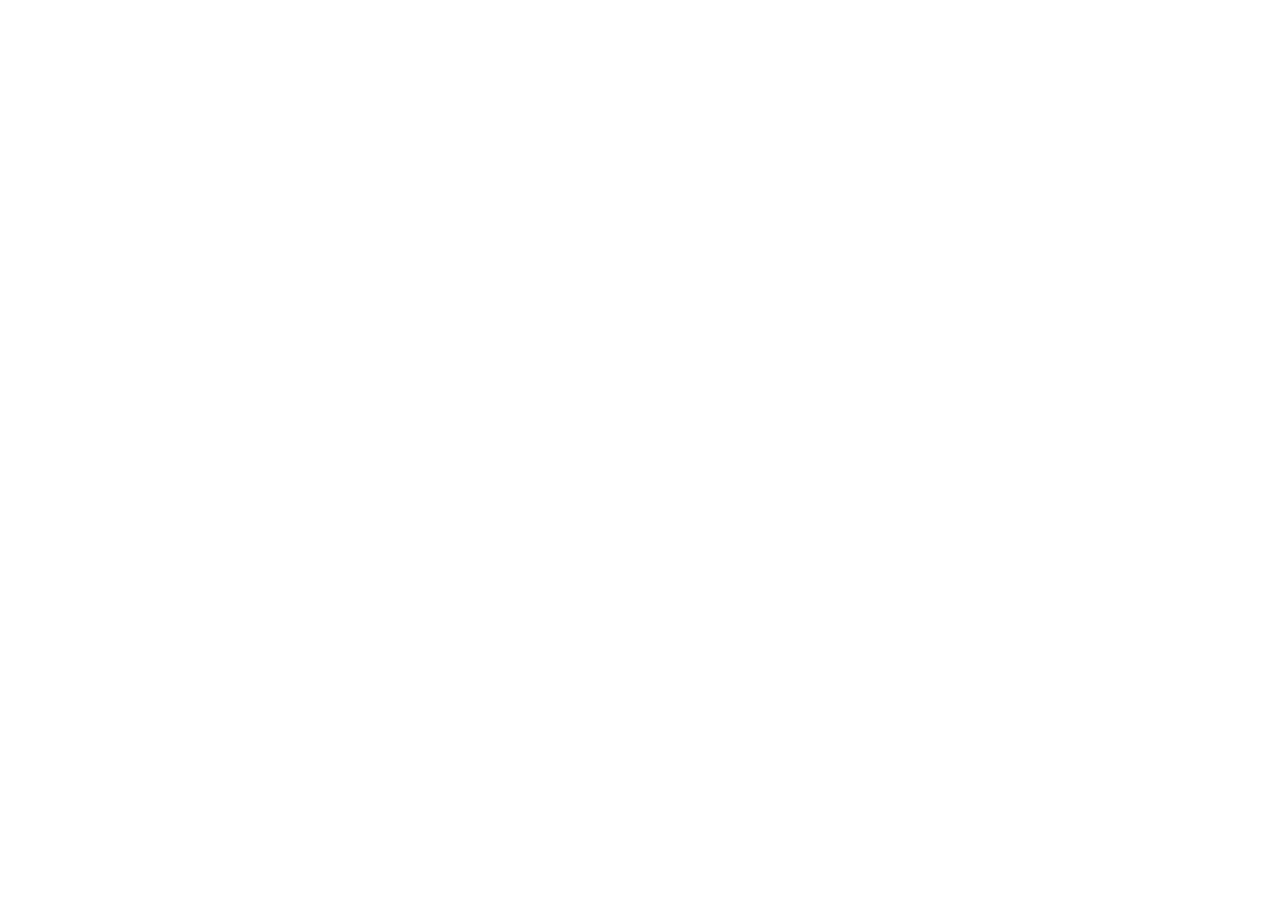
==== index.html @ 4991c2d9 "добавила основную структуру для работы" ====
<!DOCTYPE html>
<html lang="en">
<head>
    <meta charset="UTF-8">
    <meta name="viewport" content="width=device-width, initial-scale=1.0">
    <title>Главная</title>
</head>
<body>
    
</body>
</html>
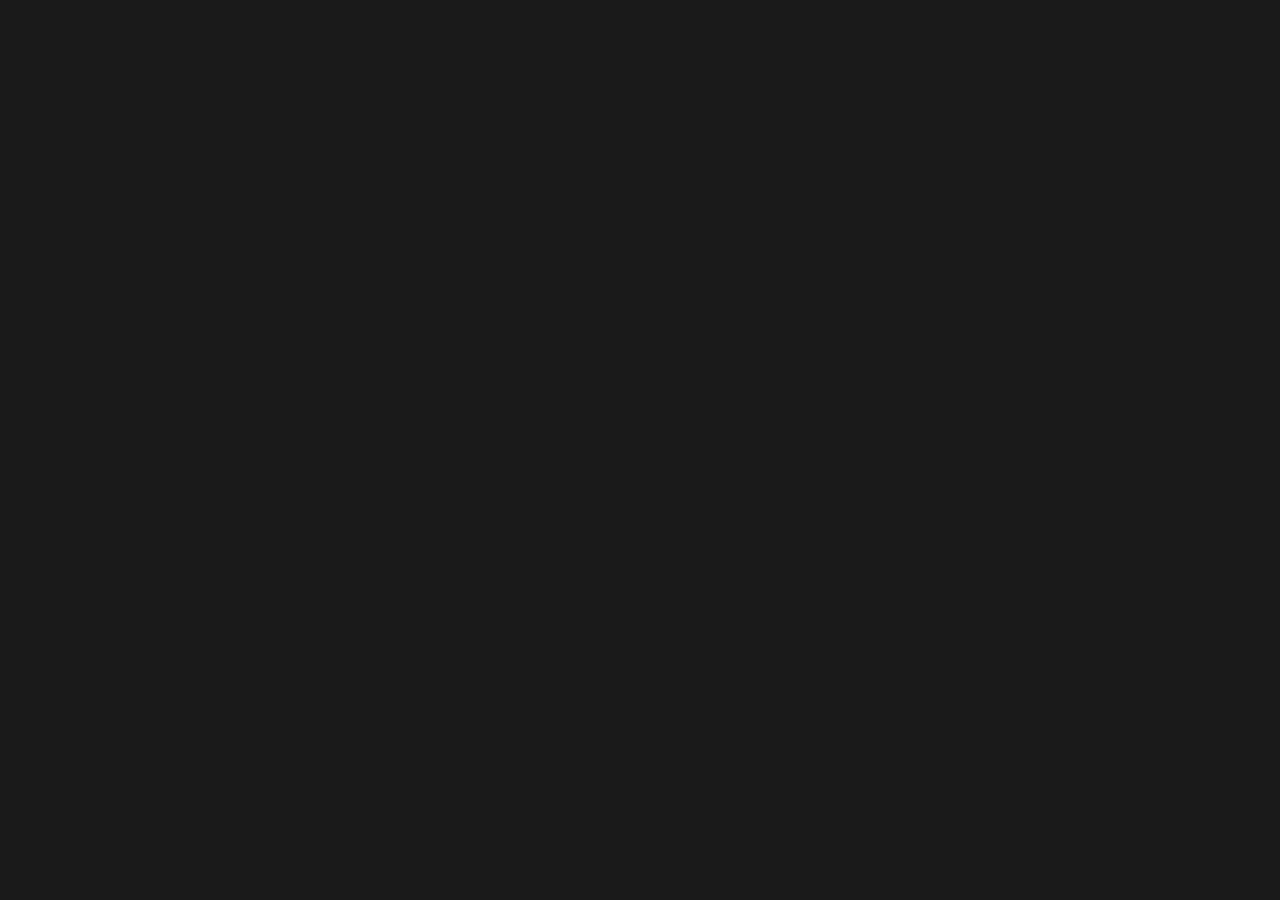
==== commit d26816e9: "обновила структуру, подключила стили, добавила шапку и подвал" ====
--- a/index.html
+++ b/index.html
@@ -1,11 +1,23 @@
 <!DOCTYPE html>
-<html lang="en">
-<head>
-    <meta charset="UTF-8">
-    <meta name="viewport" content="width=device-width, initial-scale=1.0">
-    <title>Главная</title>
-</head>
-<body>
-    
-</body>
-</html>+<html lang="ru" data-base="./">
+  <head>
+    <meta charset="UTF-8" />
+    <meta name="viewport" content="width=device-width, initial-scale=1.0" />
+    <title>Главная — ДЕПО</title>
+    <link rel="stylesheet" href="css/shared/reset.css" />
+    <link rel="stylesheet" href="css/shared/variables.css" />
+    <link rel="stylesheet" href="css/shared/fonts.css" />
+    <link rel="stylesheet" href="css/base.css" />
+    <link rel="stylesheet" href="css/components/header.css" />
+    <link rel="stylesheet" href="css/components/footer.css" />
+  </head>
+  <body class="page" data-page="home">
+    <div id="site-header"></div>
+
+    <main class="page__main"></main>
+
+    <div id="site-footer"></div>
+
+    <script type="module" src="js/layout.js"></script>
+  </body>
+</html>
--- a/css/shared/variables.css
+++ b/css/shared/variables.css
@@ -0,0 +1,22 @@
+:root {
+  --color-bg: #1a1a1a;
+  --color-text: #e0e0e0;
+  --color-text-muted: rgba(224, 224, 224, 0.5);
+  --color-accent: #e3d5b7;
+  --color-border: rgba(224, 224, 224, 0.2);
+  --color-icon: #e0e0e0;
+
+  --font-manrope: 'Manrope', system-ui, sans-serif;
+  --font-pt-sans: 'Manrope', system-ui, sans-serif;
+
+  --container-max: 1440px;
+  --gutter: 60px;
+  --gutter-tablet: 32px;
+  --gutter-mobile: 16px;
+
+  --header-height: 72px;
+  --transition: 0.3s ease;
+
+  --bp-tablet: 768px;
+  --bp-desktop: 1440px;
+}
--- a/css/shared/fonts.css
+++ b/css/shared/fonts.css
@@ -0,0 +1,49 @@
+@font-face {
+  font-family: 'Manrope';
+  font-style: normal;
+  font-weight: 400;
+  font-display: swap;
+  src:
+    url('../../assets/fonts/Manrope-Regular.woff2') format('woff2'),
+    url('../../assets/fonts/Manrope-Regular.woff') format('woff');
+}
+
+@font-face {
+  font-family: 'Manrope';
+  font-style: normal;
+  font-weight: 500;
+  font-display: swap;
+  src:
+    url('../../assets/fonts/Manrope-Medium.woff2') format('woff2'),
+    url('../../assets/fonts/Manrope-Medium.woff') format('woff');
+}
+
+@font-face {
+  font-family: 'Manrope';
+  font-style: normal;
+  font-weight: 600;
+  font-display: swap;
+  src:
+    url('../../assets/fonts/Manrope-SemiBold.woff2') format('woff2'),
+    url('../../assets/fonts/Manrope-SemiBold.woff') format('woff');
+}
+
+@font-face {
+  font-family: 'Manrope';
+  font-style: normal;
+  font-weight: 700;
+  font-display: swap;
+  src:
+    url('../../assets/fonts/Manrope-Bold.woff2') format('woff2'),
+    url('../../assets/fonts/Manrope-Bold.woff') format('woff');
+}
+
+@font-face {
+  font-family: 'Manrope';
+  font-style: normal;
+  font-weight: 800;
+  font-display: swap;
+  src:
+    url('../../assets/fonts/Manrope-ExtraBold.woff2') format('woff2'),
+    url('../../assets/fonts/Manrope-ExtraBold.woff') format('woff');
+}
--- a/css/base.css
+++ b/css/base.css
@@ -0,0 +1,41 @@
+body {
+  font-family: var(--font-manrope);
+  font-size: 18px;
+  font-weight: 400;
+  line-height: 1.35;
+  color: var(--color-text);
+  background-color: var(--color-bg);
+}
+
+.container {
+  width: 100%;
+  max-width: var(--container-max);
+  margin-inline: auto;
+  padding-inline: var(--gutter-mobile);
+}
+
+@media (min-width: 768px) {
+  .container {
+    padding-inline: var(--gutter-tablet);
+  }
+}
+
+@media (min-width: 1440px) {
+  .container {
+    padding-inline: var(--gutter);
+  }
+}
+
+.page {
+  display: flex;
+  flex-direction: column;
+  min-height: 100vh;
+}
+
+.page__main {
+  flex: 1 0 auto;
+}
+
+body.is-menu-locked {
+  overflow: hidden;
+}
--- a/css/components/header.css
+++ b/css/components/header.css
@@ -0,0 +1,252 @@
+.header {
+  position: sticky;
+  top: 0;
+  z-index: 100;
+  background-color: var(--color-bg);
+}
+
+.header__inner {
+  display: flex;
+  align-items: center;
+  justify-content: space-between;
+  gap: 16px;
+  min-height: var(--header-height);
+  padding-block: 16px;
+}
+
+.header__logo {
+  flex-shrink: 0;
+}
+
+.header__logo-link {
+  display: inline-flex;
+  flex-direction: column;
+  align-items: center;
+  gap: 2px;
+}
+
+.header__logo-letters {
+  display: flex;
+  align-items: flex-end;
+  height: 42px;
+}
+
+.header__logo-letter {
+  height: 40px;
+  width: auto;
+  flex-shrink: 0;
+}
+
+.header__logo-letter--p1 {
+  width: 19px;
+}
+
+.header__logo-letter--p2 {
+  width: 23px;
+}
+
+.header__logo-letter--d {
+  width: 14px;
+}
+
+.header__logo-letter--o {
+  width: 33px;
+  height: 42px;
+  transform: rotate(3.5deg);
+  transform-origin: center bottom;
+}
+
+.header__logo-tagline {
+  font-family: var(--font-pt-sans);
+  font-size: 7px;
+  line-height: 0.89;
+  letter-spacing: 0.74px;
+  text-transform: lowercase;
+  color: var(--color-text);
+}
+
+.header__nav-wrap {
+  display: none;
+  align-items: center;
+  gap: 24px;
+  margin-left: auto;
+}
+
+.header__menu-list {
+  display: flex;
+  align-items: center;
+  gap: 16px;
+}
+
+.header__menu-link {
+  font-size: 18px;
+  line-height: 1.1;
+  text-align: center;
+  white-space: nowrap;
+  text-decoration: underline;
+  text-decoration-color: transparent;
+  text-underline-offset: 4px;
+  transition:
+    color var(--transition),
+    text-decoration-color var(--transition);
+}
+
+.header__menu-link:hover,
+.header__menu-link:focus-visible {
+  text-decoration-color: currentColor;
+}
+
+.header__menu-link.is-active {
+  color: var(--color-accent);
+  text-decoration-color: currentColor;
+}
+
+.header__ticket {
+  display: flex;
+  align-items: center;
+  gap: 8px;
+  flex-shrink: 0;
+}
+
+.header__ticket--desktop {
+  display: none;
+}
+
+.header__ticket-icon {
+  width: 20px;
+  height: 20px;
+  flex-shrink: 0;
+  transform: rotate(-90deg);
+}
+
+.header__ticket-link {
+  font-size: 18px;
+  line-height: 1.1;
+  text-decoration: underline;
+  text-underline-offset: 4px;
+  white-space: nowrap;
+  transition: color var(--transition);
+}
+
+.header__ticket-link:hover,
+.header__ticket-link:focus-visible {
+  color: var(--color-accent);
+}
+
+.header__burger {
+  display: flex;
+  align-items: center;
+  justify-content: center;
+  width: 40px;
+  height: 40px;
+  flex-shrink: 0;
+}
+
+.header__burger-icon {
+  width: 24px;
+  height: 24px;
+}
+
+.header__burger-icon--close {
+  display: none;
+}
+
+.header.is-menu-open .header__burger-icon--open {
+  display: none;
+}
+
+.header.is-menu-open .header__burger-icon--close {
+  display: block;
+}
+
+.header__mobile-menu {
+  display: none;
+  position: fixed;
+  inset: var(--header-height) 0 0;
+  z-index: 99;
+  padding: 24px var(--gutter-mobile);
+  background-color: var(--color-bg);
+  overflow-y: auto;
+}
+
+.header.is-menu-open .header__mobile-menu {
+  display: flex;
+  flex-direction: column;
+  align-items: center;
+  justify-content: center;
+}
+
+.header__mobile-list {
+  display: flex;
+  flex-direction: column;
+  align-items: center;
+  gap: 28px;
+  width: 100%;
+  text-align: center;
+}
+
+.header__mobile-list li {
+  display: flex;
+  justify-content: center;
+  width: 100%;
+}
+
+.header__mobile-link {
+  font-size: 18px;
+  line-height: 1.1;
+  text-decoration: underline;
+  text-decoration-color: transparent;
+  text-underline-offset: 4px;
+  transition:
+    color var(--transition),
+    text-decoration-color var(--transition);
+}
+
+.header__mobile-link:hover,
+.header__mobile-link:focus-visible {
+  text-decoration-color: currentColor;
+}
+
+.header__mobile-link.is-active {
+  color: var(--color-accent);
+  text-decoration-color: currentColor;
+}
+
+.header__mobile-ticket {
+  display: inline-flex;
+  align-items: center;
+  justify-content: center;
+  gap: 8px;
+  margin-top: 4px;
+  font-size: 18px;
+  text-decoration: underline;
+  text-underline-offset: 4px;
+}
+
+@media (min-width: 768px) {
+  .header__nav-wrap {
+    display: flex;
+  }
+
+  .header__burger {
+    display: none;
+  }
+
+  .header__ticket--desktop {
+    display: flex;
+  }
+
+  .header__mobile-menu {
+    display: none !important;
+  }
+}
+
+@media (min-width: 1440px) {
+  .header__nav-wrap {
+    gap: 159px;
+  }
+
+  .header__menu-list {
+    gap: 28px;
+  }
+}
--- a/css/components/footer.css
+++ b/css/components/footer.css
@@ -0,0 +1,89 @@
+.footer {
+  margin-top: auto;
+  padding-block: 16px;
+  background-color: var(--color-bg);
+}
+
+.footer__line {
+  width: 100%;
+  height: 1px;
+  margin-bottom: 16px;
+}
+
+.footer__inner {
+  display: flex;
+  flex-direction: column;
+  align-items: center;
+  gap: 24px;
+}
+
+.footer__nav {
+  display: flex;
+  flex-wrap: wrap;
+  justify-content: center;
+  gap: 12px;
+}
+
+.footer__nav-link {
+  font-size: 18px;
+  line-height: 1.35;
+  letter-spacing: -0.36px;
+  color: var(--color-text);
+  opacity: 0.5;
+  white-space: nowrap;
+  transition: opacity var(--transition);
+}
+
+.footer__nav-link:hover,
+.footer__nav-link:focus-visible {
+  opacity: 1;
+}
+
+.footer__socials {
+  display: flex;
+  align-items: center;
+  gap: 16px;
+}
+
+.footer__social-link {
+  display: flex;
+  align-items: center;
+  justify-content: center;
+  width: 40px;
+  height: 40px;
+  transition: opacity var(--transition);
+}
+
+.footer__social-link:hover,
+.footer__social-link:focus-visible {
+  opacity: 0.8;
+}
+
+.footer__social-link--outline {
+  border: 0.87px solid var(--color-border);
+  border-radius: 50%;
+}
+
+.footer__social-icon {
+  width: 40px;
+  height: 40px;
+}
+
+.footer__social-icon--small {
+  width: 15px;
+  height: 15px;
+}
+
+@media (min-width: 768px) {
+  .footer__inner {
+    flex-direction: row;
+    justify-content: space-between;
+    align-items: center;
+    gap: 16px;
+  }
+
+  .footer__nav {
+    flex: 1;
+    justify-content: flex-start;
+  }
+}
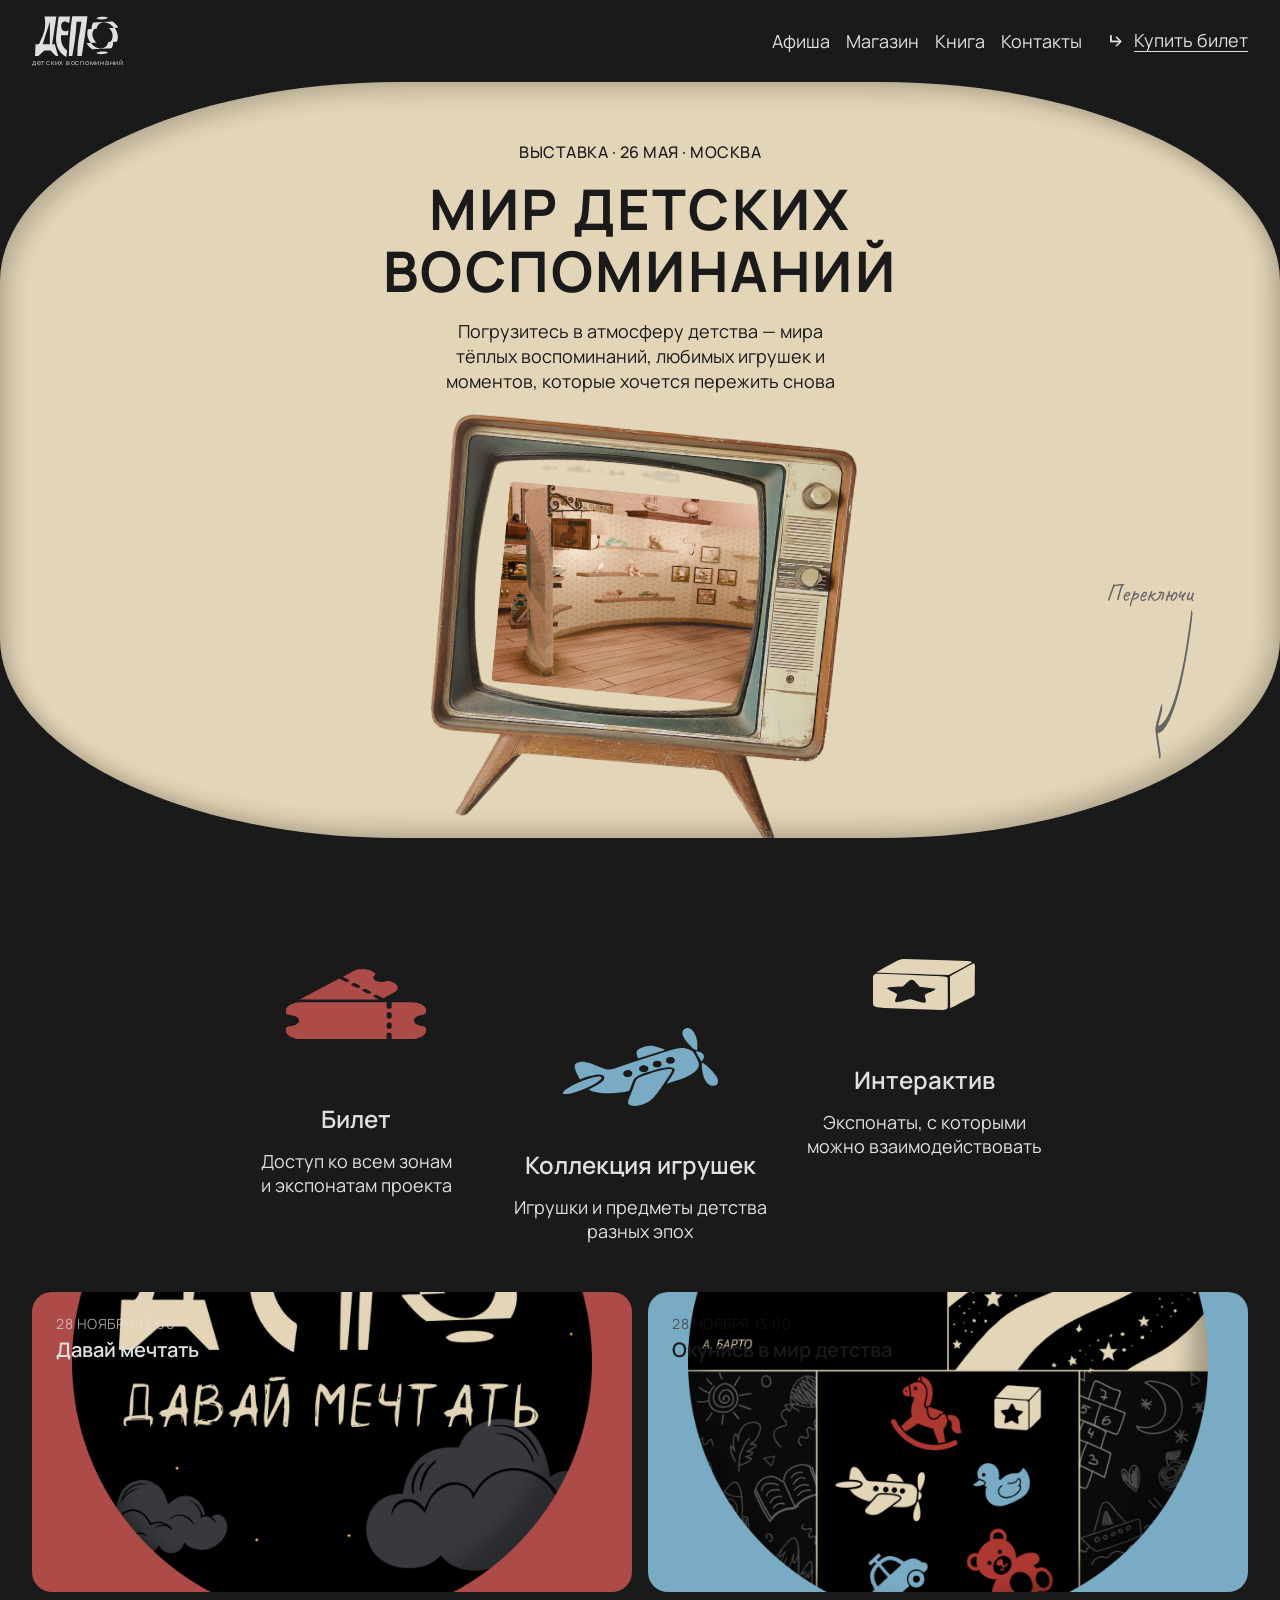
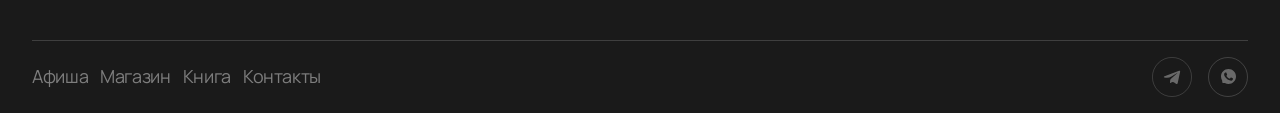
==== commit 644f089c: "сделала главную страницу и афишу" ====
--- a/index.html
+++ b/index.html
@@ -3,21 +3,191 @@
   <head>
     <meta charset="UTF-8" />
     <meta name="viewport" content="width=device-width, initial-scale=1.0" />
-    <title>Главная — ДЕПО</title>
+    <meta name="description" content="ДЕПО — выставка мира детских воспоминаний. 26 мая, Москва." />
+    <title>ДЕПО — Мир детских воспоминаний</title>
     <link rel="stylesheet" href="css/shared/reset.css" />
     <link rel="stylesheet" href="css/shared/variables.css" />
     <link rel="stylesheet" href="css/shared/fonts.css" />
     <link rel="stylesheet" href="css/base.css" />
     <link rel="stylesheet" href="css/components/header.css" />
     <link rel="stylesheet" href="css/components/footer.css" />
+    <link rel="stylesheet" href="css/pages/home.css" />
+    <link rel="preconnect" href="https://fonts.googleapis.com" crossorigin />
+    <link href="https://fonts.googleapis.com/css2?family=Caveat&display=swap" rel="stylesheet" />
   </head>
   <body class="page" data-page="home">
     <div id="site-header"></div>
 
-    <main class="page__main"></main>
+    <main class="page__main">
+
+      <!-- Hero -->
+      <section class="home-hero" aria-label="Главная">
+        <div class="home-hero__oval">
+          <div class="home-hero__text">
+            <p class="home-hero__caption">Выставка · 26 мая · Москва</p>
+            <h1 class="home-hero__title">Мир детских воспоминаний</h1>
+            <p class="home-hero__desc">
+              Погрузитесь в атмосферу детства — мира тёплых воспоминаний,
+              любимых игрушек и моментов, которые хочется пережить снова
+            </p>
+          </div>
+
+          <div class="home-hero__tv-area">
+            <button
+              class="home-hero__tv-widget"
+              type="button"
+              aria-label="Следующий слайд"
+            >
+              <div class="home-hero__screen">
+                <img
+                  class="home-hero__slide is-active"
+                  src="assets/images/home/slide-1.jpg"
+                  alt="Интерьер выставки"
+                />
+                <img
+                  class="home-hero__slide"
+                  src="assets/images/afisha/event-glass.jpg"
+                  alt="Интерьер выставки — За стеклом"
+                />
+                <img
+                  class="home-hero__slide"
+                  src="assets/images/afisha/event-childhood.jpg"
+                  alt="Интерьер выставки — Детство"
+                />
+              </div>
+              <img
+                class="home-hero__tv-frame"
+                src="assets/images/home/tv.png"
+                alt=""
+                aria-hidden="true"
+              />
+            </button>
+
+            <div class="home-hero__switch" aria-hidden="true">
+              <span class="home-hero__switch-label">Переключи</span>
+              <img
+                class="home-hero__switch-arrow"
+                src="assets/images/home/arrow.svg"
+                alt=""
+              />
+            </div>
+          </div>
+        </div>
+      </section>
+
+      <!-- Features -->
+      <section class="home-features" aria-label="Что вас ждёт">
+        <div class="container">
+          <div class="home-features__grid">
+            <div class="home-feature">
+              <img
+                class="home-feature__icon"
+                src="assets/images/home/icon-ticket.svg"
+                alt=""
+                width="140"
+                height="140"
+              />
+              <div class="home-feature__text">
+                <h3 class="home-feature__title">Билет</h3>
+                <p class="home-feature__desc">
+                  Доступ ко всем зонам<br />и экспонатам проекта
+                </p>
+              </div>
+            </div>
+
+            <div class="home-feature home-feature--center">
+              <img
+                class="home-feature__icon"
+                src="assets/images/home/icon-toys.svg"
+                alt=""
+                width="155"
+                height="106"
+              />
+              <div class="home-feature__text">
+                <h3 class="home-feature__title">Коллекция игрушек</h3>
+                <p class="home-feature__desc">
+                  Игрушки и предметы детства разных эпох
+                </p>
+              </div>
+            </div>
+
+            <div class="home-feature">
+              <img
+                class="home-feature__icon"
+                src="assets/images/home/icon-interactive.svg"
+                alt=""
+                width="102"
+                height="101"
+              />
+              <div class="home-feature__text">
+                <h3 class="home-feature__title">Интерактив</h3>
+                <p class="home-feature__desc">
+                  Экспонаты, с которыми можно взаимодействовать
+                </p>
+              </div>
+            </div>
+          </div>
+
+          <!-- decorative connecting lines (desktop only) -->
+          <img
+            class="home-features__line home-features__line--left"
+            src="assets/images/home/line-1.svg"
+            alt=""
+            aria-hidden="true"
+          />
+          <img
+            class="home-features__line home-features__line--right"
+            src="assets/images/home/line-2.svg"
+            alt=""
+            aria-hidden="true"
+          />
+        </div>
+      </section>
+
+      <!-- Afisha preview -->
+      <section class="home-afisha" aria-label="Ближайшие мероприятия">
+        <a
+          class="home-afisha__card home-afisha__card--red"
+          data-link="pages/afisha.html"
+          href="#"
+          aria-label="Давай мечтать, 28 ноября 13:00"
+        >
+          <div class="home-afisha__info">
+            <time class="home-afisha__date" datetime="2025-11-28T13:00">28 ноября 13:00</time>
+            <p class="home-afisha__name">Давай мечтать</p>
+          </div>
+          <img
+            class="home-afisha__decor"
+            src="assets/images/afisha/decor-red.png"
+            alt=""
+            aria-hidden="true"
+          />
+        </a>
+
+        <a
+          class="home-afisha__card home-afisha__card--blue"
+          data-link="pages/afisha.html"
+          href="#"
+          aria-label="Окунись в мир детства, 28 ноября 13:00"
+        >
+          <div class="home-afisha__info">
+            <time class="home-afisha__date" datetime="2025-11-28T13:00">28 ноября 13:00</time>
+            <p class="home-afisha__name">Окунись в мир детства</p>
+          </div>
+          <img
+            class="home-afisha__decor"
+            src="assets/images/afisha/decor-blue.png"
+            alt=""
+            aria-hidden="true"
+          />
+        </a>
+      </section>
+
+    </main>
 
     <div id="site-footer"></div>
 
     <script type="module" src="js/layout.js"></script>
+    <script src="js/pages/home.js" defer></script>
   </body>
 </html>
--- a/css/base.css
+++ b/css/base.css
@@ -39,3 +39,12 @@
 body.is-menu-locked {
   overflow: hidden;
 }
+
+.layout-error {
+  padding: 16px var(--gutter-mobile);
+  font-size: 14px;
+  line-height: 1.4;
+  color: var(--color-accent);
+  background: rgba(227, 213, 183, 0.08);
+  border-bottom: 1px solid var(--color-border);
+}
--- a/css/pages/home.css
+++ b/css/pages/home.css
@@ -0,0 +1,451 @@
+/* ─── Hero ─────────────────────────────────────────────── */
+
+.home-hero {
+  overflow: hidden;
+  padding-bottom: 48px;
+}
+
+.home-hero__oval {
+  position: relative;
+  display: flex;
+  flex-direction: column;
+  align-items: center;
+  margin-inline: auto;
+  max-width: 1320px;
+  padding: 40px 24px 0;
+  background: var(--color-accent);
+  border-radius: 200px / 100px;
+  box-shadow:
+    inset 10px 10px 20px rgba(0, 0, 0, 0.18),
+    inset -10px -10px 20px rgba(0, 0, 0, 0.18);
+  overflow: hidden;
+}
+
+.home-hero__text {
+  position: relative;
+  z-index: 1;
+  display: flex;
+  flex-direction: column;
+  align-items: center;
+  gap: 16px;
+  text-align: center;
+  color: #1a1a1a;
+  padding: 0 16px;
+  max-width: 720px;
+  width: 100%;
+}
+
+.home-hero__caption {
+  font-size: 14px;
+  font-weight: 500;
+  line-height: 1.25;
+  letter-spacing: 0.5px;
+  text-transform: uppercase;
+}
+
+.home-hero__title {
+  font-size: 36px;
+  font-weight: 700;
+  line-height: 1.11;
+  letter-spacing: 1.44px;
+  text-transform: uppercase;
+}
+
+.home-hero__desc {
+  font-size: 16px;
+  font-weight: 400;
+  line-height: 1.4;
+  max-width: 420px;
+}
+
+/* TV area */
+.home-hero__tv-area {
+  position: relative;
+  width: 100%;
+  display: flex;
+  justify-content: center;
+  padding-top: 24px;
+}
+
+.home-hero__tv-widget {
+  position: relative;
+  width: 280px;
+  flex-shrink: 0;
+  padding: 0;
+  transform: rotate(5.42deg);
+  cursor: pointer;
+  transition: opacity 0.2s ease;
+}
+
+.home-hero__tv-widget:hover {
+  opacity: 0.95;
+}
+
+.home-hero__screen {
+  position: absolute;
+  /* approximate screen area within TV PNG */
+  top: 18%;
+  left: 16%;
+  width: 65%;
+  height: 48%;
+  overflow: hidden;
+  border-radius: 4px;
+}
+
+.home-hero__slide {
+  position: absolute;
+  inset: 0;
+  width: 100%;
+  height: 100%;
+  object-fit: cover;
+  opacity: 0;
+  transition: opacity 0.5s ease;
+}
+
+.home-hero__slide.is-active {
+  opacity: 1;
+}
+
+.home-hero__tv-frame {
+  position: relative;
+  z-index: 1;
+  display: block;
+  width: 100%;
+  height: auto;
+  pointer-events: none;
+}
+
+/* "Переключи" label */
+.home-hero__switch {
+  position: absolute;
+  right: 4%;
+  top: 42%;
+  display: flex;
+  flex-direction: column;
+  align-items: flex-end;
+  gap: 4px;
+  transform: rotate(0.71deg);
+}
+
+.home-hero__switch-label {
+  font-family: 'Caveat', cursive;
+  font-size: 20px;
+  line-height: 1;
+  color: #656565;
+  white-space: nowrap;
+}
+
+.home-hero__switch-arrow {
+  width: 36px;
+  height: auto;
+}
+
+/* ─── Features ──────────────────────────────────────────── */
+
+.home-features {
+  position: relative;
+  padding-block: 48px;
+}
+
+.home-features__grid {
+  display: flex;
+  flex-direction: column;
+  align-items: center;
+  gap: 40px;
+}
+
+.home-feature {
+  display: flex;
+  flex-direction: column;
+  align-items: center;
+  gap: 32px;
+  max-width: 260px;
+  text-align: center;
+}
+
+.home-feature__icon {
+  display: block;
+  max-width: 155px;
+  height: auto;
+  object-fit: contain;
+}
+
+.home-feature__text {
+  display: flex;
+  flex-direction: column;
+  gap: 16px;
+}
+
+.home-feature__title {
+  font-size: 24px;
+  font-weight: 600;
+  line-height: 1.12;
+  color: var(--color-text);
+}
+
+.home-feature__desc {
+  font-size: 18px;
+  font-weight: 400;
+  line-height: 1.35;
+  color: var(--color-text);
+}
+
+/* connecting lines — desktop only */
+.home-features__line {
+  display: none;
+}
+
+/* ─── Afisha preview ────────────────────────────────────── */
+
+.home-afisha {
+  display: flex;
+  flex-direction: column;
+  gap: 16px;
+  padding-inline: var(--gutter-mobile);
+  padding-bottom: 32px;
+}
+
+.home-afisha__card {
+  position: relative;
+  display: block;
+  overflow: hidden;
+  border-radius: 20px;
+  min-height: 240px;
+  transition: opacity var(--transition);
+}
+
+.home-afisha__card:hover {
+  opacity: 0.92;
+}
+
+.home-afisha__card--red {
+  background-color: #ad4b49;
+}
+
+.home-afisha__card--blue {
+  background-color: #7aabc4;
+}
+
+.home-afisha__info {
+  position: relative;
+  z-index: 1;
+  display: flex;
+  flex-direction: column;
+  gap: 8px;
+  padding: 24px;
+}
+
+.home-afisha__date {
+  font-size: 14px;
+  font-weight: 400;
+  line-height: 1.12;
+  letter-spacing: 0.56px;
+  text-transform: uppercase;
+  color: rgba(224, 224, 224, 0.7);
+}
+
+.home-afisha__card--blue .home-afisha__date {
+  color: rgba(26, 26, 26, 0.6);
+}
+
+.home-afisha__name {
+  font-size: 20px;
+  font-weight: 600;
+  line-height: 1.12;
+  color: var(--color-text);
+}
+
+.home-afisha__card--blue .home-afisha__name {
+  color: #1a1a1a;
+}
+
+.home-afisha__decor {
+  position: absolute;
+  left: 50%;
+  bottom: -10%;
+  z-index: 0;
+  width: min(88%, 520px);
+  height: auto;
+  aspect-ratio: 1;
+  object-fit: contain;
+  pointer-events: none;
+  transform: translateX(-50%);
+}
+
+/* ─── Tablet 768px ──────────────────────────────────────── */
+
+@media (min-width: 768px) {
+  .home-hero__oval {
+    padding: 60px 40px 0;
+    border-radius: 400px / 200px;
+  }
+
+  .home-hero__title {
+    font-size: 56px;
+    letter-spacing: 2.24px;
+  }
+
+  .home-hero__caption {
+    font-size: 16px;
+  }
+
+  .home-hero__desc {
+    font-size: 18px;
+  }
+
+  .home-hero__tv-widget {
+    width: 420px;
+  }
+
+  .home-hero__switch-label {
+    font-size: 24px;
+  }
+
+  .home-features__grid {
+    flex-direction: row;
+    align-items: flex-start;
+    justify-content: center;
+    gap: 24px;
+  }
+
+  .home-feature {
+    flex: 1;
+    max-width: 260px;
+  }
+
+  .home-feature--center {
+    margin-top: 80px;
+  }
+
+  .home-afisha {
+    flex-direction: row;
+    padding-inline: var(--gutter-tablet);
+    align-items: flex-end;
+    gap: 16px;
+  }
+
+  .home-afisha__card {
+    flex: 1;
+    min-height: 300px;
+  }
+}
+
+/* ─── Desktop 1440px ────────────────────────────────────── */
+
+@media (min-width: 1440px) {
+  .home-hero {
+    padding-bottom: 80px;
+  }
+
+  .home-hero__oval {
+    padding: 80px 60px 0;
+    border-radius: 630px;
+    box-shadow:
+      inset 15px 15px 25px rgba(0, 0, 0, 0.25),
+      inset -15px -15px 25px rgba(0, 0, 0, 0.25);
+  }
+
+  .home-hero__title {
+    font-size: 94px;
+    letter-spacing: 3.76px;
+  }
+
+  .home-hero__caption {
+    font-size: 20px;
+  }
+
+  .home-hero__desc {
+    font-size: 20px;
+    max-width: 518px;
+  }
+
+  .home-hero__tv-widget {
+    width: 550px;
+  }
+
+  .home-hero__switch {
+    right: 8%;
+    top: 48%;
+  }
+
+  .home-hero__switch-label {
+    font-size: 28px;
+  }
+
+  .home-hero__switch-arrow {
+    width: 40px;
+  }
+
+  .home-features {
+    padding-block: 80px;
+  }
+
+  .home-features__grid {
+    justify-content: space-between;
+    align-items: flex-start;
+    gap: 0;
+  }
+
+  .home-feature {
+    max-width: 256px;
+  }
+
+  .home-feature--center {
+    margin-top: 120px;
+    align-self: flex-start;
+  }
+
+  .home-features__line {
+    display: block;
+    position: absolute;
+    pointer-events: none;
+  }
+
+  .home-features__line--left {
+    left: calc(8.33% + 60px);
+    top: 50%;
+    width: 353px;
+  }
+
+  .home-features__line--right {
+    left: calc(58.33%);
+    top: 52%;
+    width: 339px;
+  }
+
+  .home-afisha {
+    flex-direction: column;
+    align-items: center;
+    padding-inline: 0;
+    gap: 0;
+    padding-bottom: 0;
+  }
+
+  .home-afisha__card {
+    width: 1200px;
+    max-width: calc(100% - 120px);
+    min-height: 592px;
+    margin-inline: auto;
+  }
+
+  .home-afisha__card--blue {
+    width: 1320px;
+    max-width: 100%;
+    min-height: 700px;
+    margin-top: -60px;
+  }
+
+  .home-afisha__info {
+    padding: 32px;
+    gap: 8px;
+  }
+
+  .home-afisha__date {
+    font-size: 16px;
+    letter-spacing: 0.64px;
+  }
+
+  .home-afisha__name {
+    font-size: 24px;
+  }
+}
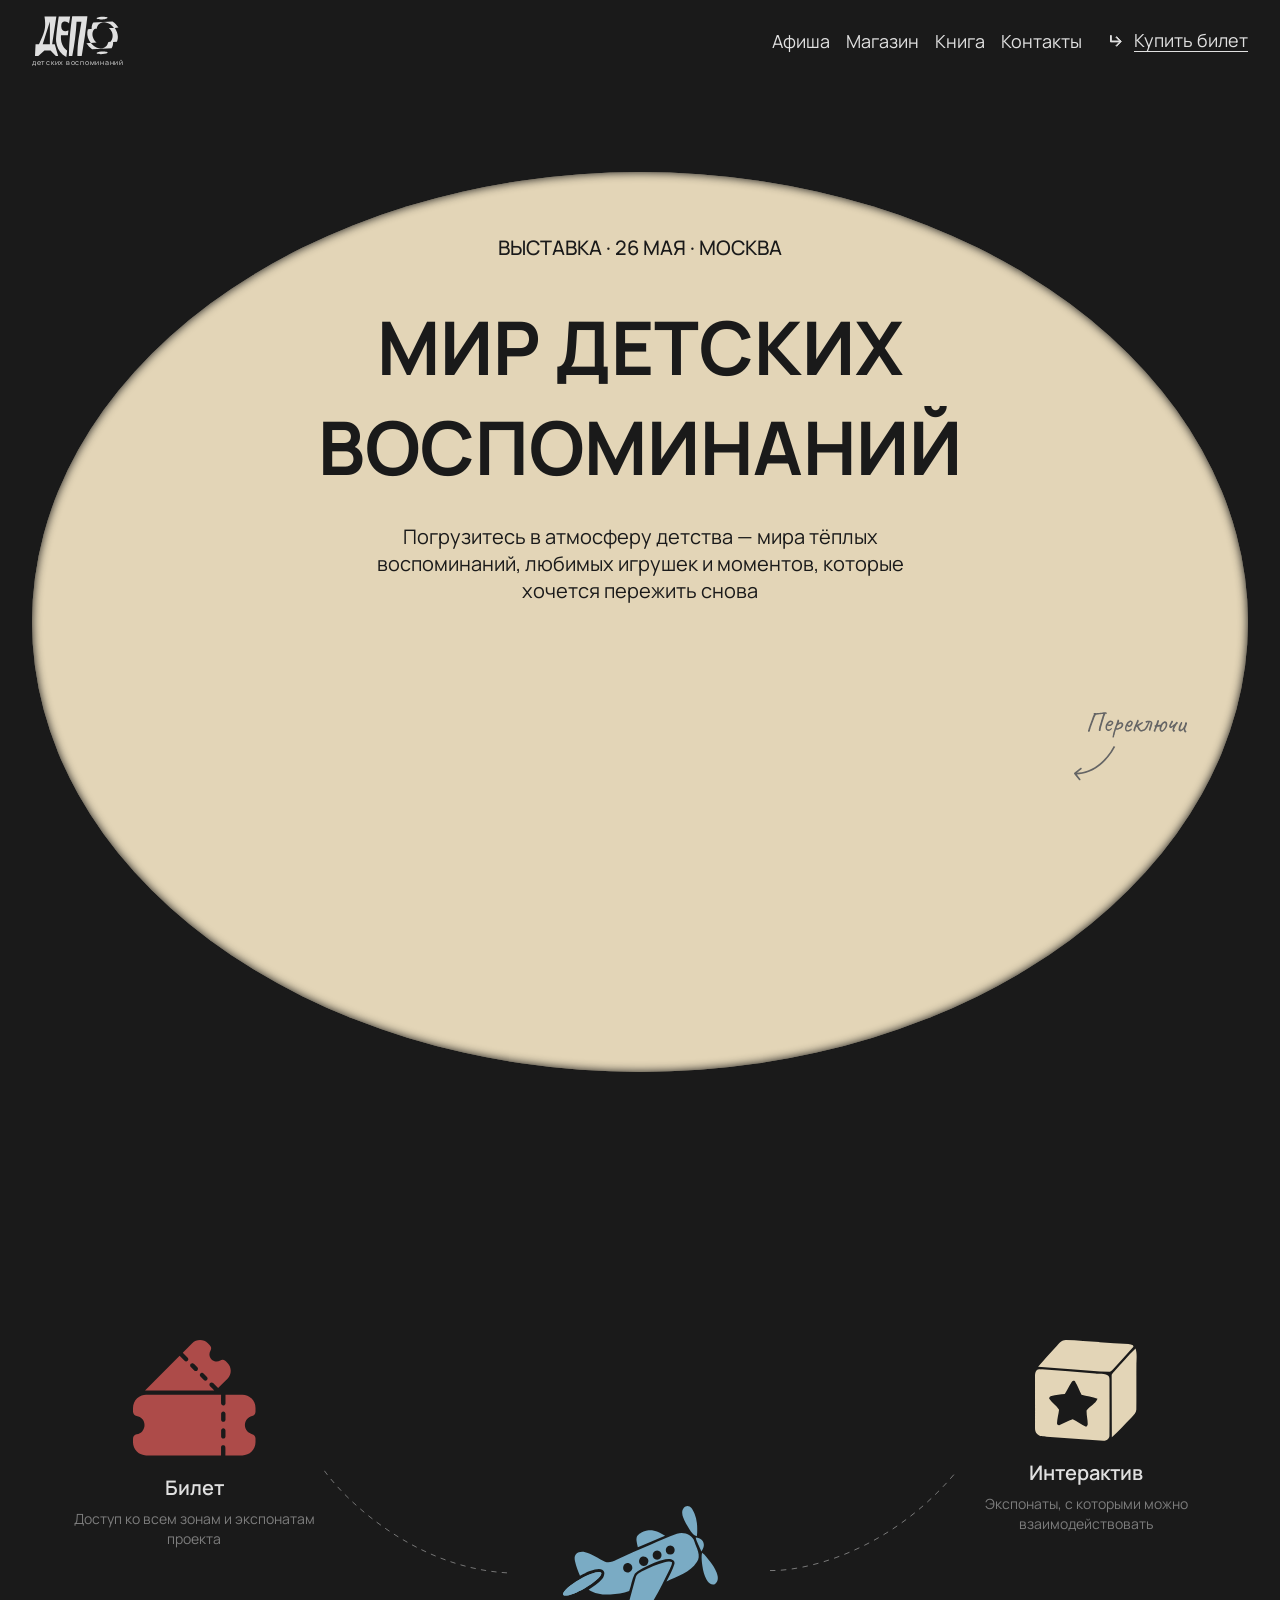
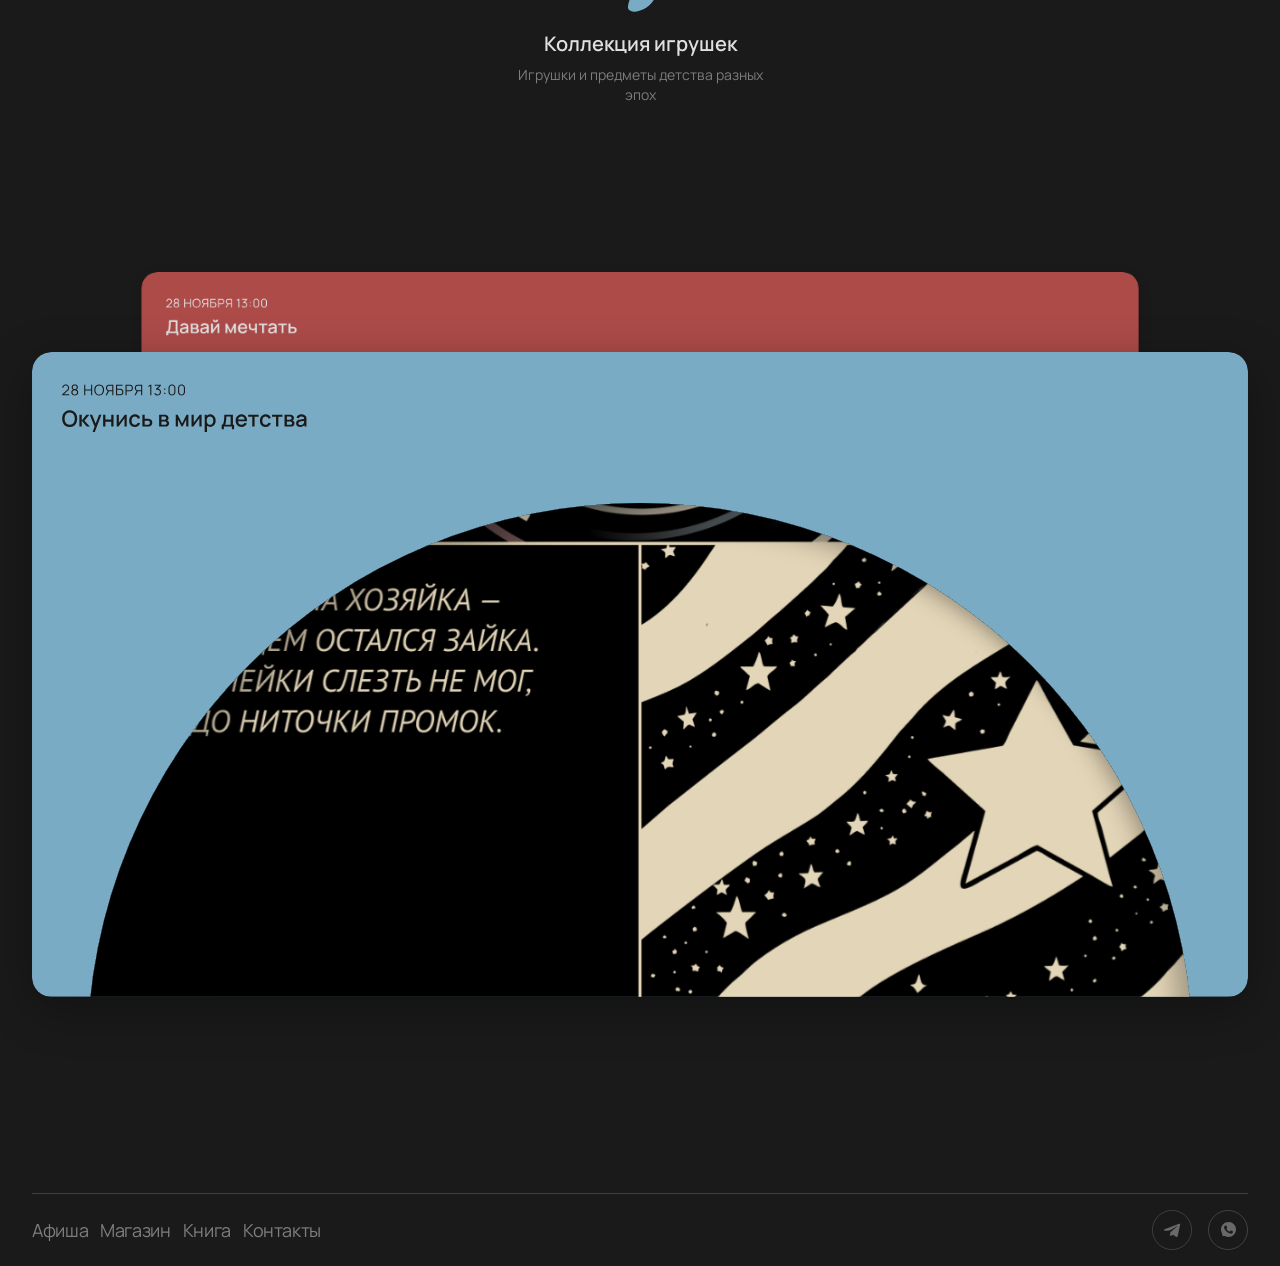
==== commit b02d5901: "вносила корректировки по страницам" ====
--- a/index.html
+++ b/index.html
@@ -1,193 +1,242 @@
 <!DOCTYPE html>
 <html lang="ru" data-base="./">
-  <head>
-    <meta charset="UTF-8" />
-    <meta name="viewport" content="width=device-width, initial-scale=1.0" />
-    <meta name="description" content="ДЕПО — выставка мира детских воспоминаний. 26 мая, Москва." />
+<head>
+    <meta charset="UTF-8"/>
+    <meta name="viewport" content="width=device-width, initial-scale=1.0"/>
+    <meta name="description" content="ДЕПО — выставка мира детских воспоминаний. 26 мая, Москва."/>
     <title>ДЕПО — Мир детских воспоминаний</title>
-    <link rel="stylesheet" href="css/shared/reset.css" />
-    <link rel="stylesheet" href="css/shared/variables.css" />
-    <link rel="stylesheet" href="css/shared/fonts.css" />
-    <link rel="stylesheet" href="css/base.css" />
-    <link rel="stylesheet" href="css/components/header.css" />
-    <link rel="stylesheet" href="css/components/footer.css" />
-    <link rel="stylesheet" href="css/pages/home.css" />
-    <link rel="preconnect" href="https://fonts.googleapis.com" crossorigin />
-    <link href="https://fonts.googleapis.com/css2?family=Caveat&display=swap" rel="stylesheet" />
-  </head>
-  <body class="page" data-page="home">
-    <div id="site-header"></div>
+    <link rel="stylesheet" href="css/shared/reset.css"/>
+    <link rel="stylesheet" href="css/shared/variables.css"/>
+    <link rel="stylesheet" href="css/shared/fonts.css"/>
+    <link rel="stylesheet" href="css/base.css"/>
+    <link rel="stylesheet" href="css/components/header.css"/>
+    <link rel="stylesheet" href="css/components/footer.css"/>
+    <link rel="stylesheet" href="css/pages/home.css"/>
+</head>
+<body class="page" data-page="home">
+<div id="site-header"></div>
 
-    <main class="page__main">
+<main class="page__main">
+    <section class="hero">
+        <div class="container">
+            <div class="hero__background">
+                <div class="hero__text">
+                    <span>выставка · 26 мая · Москва</span>
+                    <h1>Мир детских воспоминаний</h1>
+                    <p>Погрузитесь в атмосферу детства — мира тёплых воспоминаний, любимых игрушек и моментов, которые
+                        хочется пережить снова</p>
+                </div>
+                <div class="hero__tv">
+                    <div class="tv-frame">
+                        <img src="assets/images/home/tv.svg" alt="">
+                        <div class="tv-picture">
+                            <img src="assets/images/home/tv-slider/1.png" alt="">
+                        </div>
+                    </div>
+                    <div class="tv-switch">
+                        <img src="assets/images/home/switch.svg" alt="">
+                    </div>
+                    <div class="switch-mobile">
+                         <img src="assets/images/home/switch-mobile.svg" alt="">
+                    </div>
+                </div>
+            </div>
+        </div>
+    </section>
+    <section class="way container">
+        <div class="container">
+            <div class="way__content">
+                <div class="way__item">
+                    <div class="way__svg">
+                        <svg width="123" height="116" viewBox="0 0 123 116" fill="none"
+                             xmlns="http://www.w3.org/2000/svg">
+                            <path d="M119.088 75.9538C120.075 75.7316 120.954 75.1742 121.576 74.3765C122.199 73.5788 122.525 72.5902 122.5 71.5788V67.9038C122.5 64.4229 121.118 61.0845 118.656 58.6231C116.195 56.1617 112.856 54.7788 109.375 54.7788H92.4878V62.9382C92.5266 63.2255 92.5084 63.5176 92.4343 63.7978C92.3602 64.0781 92.2316 64.341 92.0559 64.5715C91.8802 64.8021 91.6608 64.9958 91.4103 65.1415C91.1597 65.2873 90.8829 65.3822 90.5956 65.421C90.0155 65.4994 89.428 65.344 88.9623 64.9891C88.4967 64.6343 88.1911 64.109 88.1128 63.5288C87.9597 63.1132 88.1128 54.7788 88.1128 54.7788H13.9128C12.1241 54.6713 10.3324 54.9312 8.64794 55.5425C6.96351 56.1538 5.42209 57.1035 4.11865 58.3332C2.81522 59.5628 1.77739 61.0463 1.06911 62.6923C0.360825 64.3383 -0.00290934 66.1119 0.0003192 67.9038V71.5351C-0.012382 72.587 0.354334 73.6082 1.03328 74.4117C1.71224 75.2152 2.65796 75.7471 3.69719 75.9101C5.88138 76.2645 7.86819 77.3846 9.30207 79.0699C10.736 80.7552 11.5233 82.8958 11.5233 85.1085C11.5233 87.3213 10.736 89.4619 9.30207 91.1472C7.86819 92.8325 5.88138 93.9526 3.69719 94.307C2.65796 94.4699 1.71224 95.0019 1.03328 95.8054C0.354334 96.6089 -0.012382 97.6301 0.0003192 98.682V102.291C0.0003192 105.772 1.38313 109.111 3.84454 111.572C6.30596 114.034 9.64435 115.416 13.1253 115.416H88.1128C88.1128 115.416 87.9816 107.038 88.1128 106.666C88.2567 106.229 88.535 105.848 88.9082 105.577C89.2813 105.307 89.7303 105.162 90.1909 105.162C90.6516 105.162 91.1006 105.307 91.4737 105.577C91.8469 105.848 92.1252 106.229 92.2691 106.666C92.5535 107.323 92.3784 115.416 92.3784 115.416H109.375C112.856 115.416 116.195 114.034 118.656 111.572C121.118 109.111 122.5 105.772 122.5 102.291V98.3757C122.495 97.3868 122.155 96.4289 121.535 95.6582C120.915 94.8875 120.053 94.3495 119.088 94.132C117.042 93.6472 115.219 92.4862 113.914 90.8367C112.61 89.1872 111.9 87.1458 111.9 85.0429C111.9 82.94 112.61 80.8986 113.914 79.2492C115.219 77.5997 117.042 76.4386 119.088 75.9538ZM92.4878 96.3851C92.4878 96.9653 92.2574 97.5217 91.8471 97.9319C91.4369 98.3421 90.8805 98.5726 90.3003 98.5726C89.7202 98.5726 89.1638 98.3421 88.7535 97.9319C88.3433 97.5217 88.1128 96.9653 88.1128 96.3851V90.4789C88.1128 89.8987 88.3433 89.3423 88.7535 88.9321C89.1638 88.5218 89.7202 88.2914 90.3003 88.2914C90.8805 88.2914 91.4369 88.5218 91.8471 88.9321C92.2574 89.3423 92.4878 89.8987 92.4878 90.4789V96.3851ZM92.4878 79.6507C92.4878 80.2309 92.2574 80.7873 91.8471 81.1975C91.4369 81.6078 90.8805 81.8382 90.3003 81.8382C89.7202 81.8382 89.1638 81.6078 88.7535 81.1975C88.3433 80.7873 88.1128 80.2309 88.1128 79.6507V73.7007C88.1128 73.1206 88.3433 72.5642 88.7535 72.1539C89.1638 71.7437 89.7202 71.5132 90.3003 71.5132C90.8805 71.5132 91.4369 71.7437 91.8471 72.1539C92.2574 72.5642 92.4878 73.1206 92.4878 73.7007V79.6507ZM81.2878 50.4038C80.2378 49.332 78.116 47.232 77.0659 46.182C76.654 45.773 76.4215 45.2171 76.4194 44.6366C76.4174 44.0561 76.646 43.4986 77.055 43.0867C77.464 42.6747 78.0199 42.4422 78.6004 42.4401C79.1809 42.4381 79.7384 42.6667 80.1503 43.0757L85.116 48.0413L94.5222 38.6351C96.5887 36.557 97.7487 33.7455 97.7487 30.8148C97.7487 27.8841 96.5887 25.0725 94.5222 22.9945L92.5753 21.0257C91.8758 20.3652 90.9781 19.9537 90.0212 19.8548C89.0642 19.7559 88.1013 19.9753 87.2816 20.4788C85.9149 21.2986 84.3135 21.6385 82.7316 21.4446C81.1497 21.2506 79.6779 20.5339 78.5497 19.4083C77.4216 18.2826 76.7016 16.8124 76.5041 15.2309C76.3066 13.6495 76.643 12.0474 77.4597 10.6788C78.0049 9.82594 78.2376 8.81036 78.1179 7.80517C77.9982 6.79998 77.5337 5.86739 76.8035 5.16634L74.8566 3.21946C72.772 1.1569 69.9579 0 67.0253 0C64.0928 0 61.2787 1.1569 59.1941 3.21946L49.766 12.6257L54.6878 17.6788C55.0968 18.0908 55.3255 18.6483 55.3234 19.2288C55.3214 19.8092 55.0888 20.3651 54.6769 20.7742C54.265 21.1832 53.7075 21.4118 53.127 21.4097C52.5465 21.4077 51.9906 21.1751 51.5816 20.7632L46.616 15.7976L12.0097 50.4476L81.2878 50.4038ZM67.441 33.4726C67.6443 33.2676 67.8862 33.1048 68.1528 32.9938C68.4194 32.8827 68.7053 32.8255 68.9941 32.8255C69.2829 32.8255 69.5688 32.8827 69.8353 32.9938C70.1019 33.1048 70.3438 33.2676 70.5472 33.4726L73.9597 36.907C74.3671 37.3168 74.5958 37.8713 74.5958 38.4492C74.5958 39.0271 74.3671 39.5815 73.9597 39.9913C73.5499 40.3988 72.9954 40.6275 72.4175 40.6275C71.8396 40.6275 71.2852 40.3988 70.8753 39.9913L67.441 36.557C67.0335 36.1471 66.8048 35.5927 66.8048 35.0148C66.8048 34.4369 67.0335 33.8824 67.441 33.4726ZM57.8378 23.8695C58.0412 23.6644 58.2831 23.5017 58.5497 23.3906C58.8163 23.2796 59.1022 23.2224 59.391 23.2224C59.6797 23.2224 59.9656 23.2796 60.2322 23.3906C60.4988 23.5017 60.7407 23.6644 60.9441 23.8695L64.3566 27.282C64.7685 27.6939 64.9999 28.2526 64.9999 28.8351C64.9999 29.4176 64.7685 29.9763 64.3566 30.3882C63.9447 30.8001 63.386 31.0315 62.8035 31.0315C62.2209 31.0315 61.6622 30.8001 61.2503 30.3882L57.8378 27.0413C57.6227 26.837 57.4514 26.591 57.3344 26.3184C57.2173 26.0457 57.157 25.7521 57.157 25.4554C57.157 25.1587 57.2173 24.8651 57.3344 24.5924C57.4514 24.3198 57.6227 24.0738 57.8378 23.8695Z"
+                                  fill="#AD4B49"/>
+                        </svg>
+                        <div class="way__text">
+                            <div class="way__title">
+                                Билет
+                            </div>
+                            <div class="way__description">
+                                Доступ ко всем зонам и экспонатам проекта
+                            </div>
+                        </div>
+                    </div>
+                </div>
+                <div class="way__item">
+                    <svg width="354" height="196" viewBox="0 0 354 196" fill="none" xmlns="http://www.w3.org/2000/svg">
+                        <path d="M0.691406 0.501953C45.4436 62.1422 178.701 187.352 353.715 195.07" stroke="#818181"
+                              stroke-width="1.71102" stroke-dasharray="10 10"/>
+                    </svg>
+                </div>
+                <div class="way__item">
+                    <div class="way__svg">
+                        <svg width="155" height="106" viewBox="0 0 155 106" fill="none"
+                             xmlns="http://www.w3.org/2000/svg">
+                            <path d="M131.573 7.68851C131.078 6.47027 130.504 5.28183 129.841 4.14182C129.025 2.73358 128.03 1.35515 126.604 0.572797C122.904 -1.46506 119.536 2.32378 119.223 5.82576C119.048 7.7891 119.536 9.75245 120.203 11.6078C121.682 15.7356 124.022 19.4947 126.399 23.1829C127.352 24.662 128.325 26.1484 129.528 27.4337C130.791 28.7824 132.211 29.5982 133.853 30.3694C134.252 28.2533 134.2 25.9137 134.226 23.7604C134.248 21.4692 134.155 19.1705 133.88 16.8943C133.5 13.7462 132.766 10.6242 131.573 7.69224V7.68851Z"
+                                  fill="#7AABC4"/>
+                            <path d="M85.6235 24.2475C83.8725 24.3891 82.1513 24.8175 80.5717 25.5999C77.9192 26.915 74.3799 28.5505 73.5864 31.706C73.307 32.8199 73.4337 33.9897 73.5976 35.126C73.8956 37.19 74.3166 39.239 74.8568 41.2508C83.9917 37.5476 93.0745 33.7103 102.098 29.7427C98.6405 27.5819 95.0155 25.5664 91.0404 24.6648C89.2857 24.2662 87.4378 24.1022 85.6235 24.2475Z"
+                                  fill="#7AABC4"/>
+                            <path d="M131.492 35.7086C129.379 28.5221 120.568 25.5939 113.918 27.8702C104.854 30.8953 96.252 35.1014 87.4524 38.8083C76.0598 43.5807 64.7342 48.5207 53.5204 53.7364C49.9887 55.3011 45.9167 57.4582 42.0421 55.6364C35.2952 52.7379 29.4238 47.8501 22.1442 46.1885C19.011 45.5216 15.2147 45.7638 12.89 48.2301C11.0757 50.2121 11.6047 53.1254 12.0667 55.5097C13.2179 60.3976 14.9502 65.1402 16.9844 69.7337C18.9067 68.6757 20.7881 67.7294 22.5987 66.8949C22.6509 66.8725 22.6956 66.8502 22.7514 66.8278C24.074 66.1684 25.4375 65.5872 26.8234 65.1104C30.4782 63.717 33.6262 62.9458 35.8727 62.9458C38.8084 62.9458 40.1608 64.2312 40.7829 65.3078C41.5168 66.5782 41.487 67.9865 40.9282 69.4543C40.7084 70.6353 40.1198 71.7604 39.3151 72.6396C35.4554 77.1177 30.4036 80.2955 25.5977 83.641C31.9684 87.9142 39.8292 88.8381 47.3175 88.5066C53.6583 88.134 60.3456 87.605 66.1872 85.094C68.3889 79.4126 68.836 73.0941 71.7792 67.7071C74.9198 64.4174 79.1706 62.4578 83.1867 60.4609C90.3583 57.4582 97.4852 53.6582 105.383 53.1068C108.136 52.7454 112.108 54.2654 111.497 57.6631C109.764 63.9517 106.344 69.6331 103.468 75.4487C114.31 70.4937 127.058 66.7086 133.835 56.117C138.563 49.7091 133.489 42.1575 131.488 35.7124L131.492 35.7086ZM67.9605 65.0098C67.2191 65.9002 66.0978 66.5 64.5889 66.5C60.9379 66.5 59.5446 63.0129 60.3903 60.3343C60.6809 59.3395 61.2844 58.4454 62.2307 57.868C65.036 55.6438 69.5848 58.3299 69.3129 61.8096C69.365 63.0464 68.8137 64.1753 67.9605 65.0098ZM84.9116 56.9217C84.349 59.1123 82.3633 60.0809 80.4223 59.9207C79.707 59.8835 79.0849 59.7121 78.5559 59.4364C78.5484 59.4364 78.541 59.429 78.5372 59.4252C78.0306 59.157 77.6059 58.7956 77.2668 58.3672C77.1588 58.248 77.047 58.1325 76.9539 57.9946C75.1694 55.696 76.2051 51.896 78.8688 50.7783C82.4937 49.2509 87.0016 53.2074 84.9153 56.9217H84.9116ZM94.1285 53.6693C88.2012 53.6693 88.2124 44.471 94.1285 44.471C100.045 44.471 100.045 53.6693 94.1285 53.6693ZM107.257 48.5989C101.33 48.5989 101.341 39.4006 107.257 39.4006C113.173 39.4006 113.173 48.5989 107.257 48.5989Z"
+                                  fill="#7AABC4"/>
+                            <path d="M138.18 45.5533C139.566 43.929 140.598 41.947 140.822 39.8235C141.045 37.6999 140.393 35.4385 138.854 33.9558C137.394 32.5513 134.73 31.482 132.715 31.5267C132.95 33.803 134.388 36.3923 135.233 38.5344C135.531 39.287 138.493 45.1807 138.173 45.5533H138.18Z"
+                                  fill="#7AABC4"/>
+                            <path d="M144.568 75.1536C145.235 76.0664 146.018 76.886 146.968 77.4858C148.484 78.4433 150.511 78.7562 152.079 77.8844C153.137 77.2995 153.878 76.2452 154.307 75.1126C155.38 72.2775 154.631 69.0773 153.495 66.2683C151.956 62.472 149.739 58.9961 147.228 55.7735C144.941 52.8341 142.143 48.7845 139.047 46.7168C138.082 50.8186 138.935 56.4367 139.479 60.6018C140.064 65.0761 141.245 69.5095 143.484 73.4548C143.812 74.036 144.17 74.6097 144.568 75.1499V75.1536Z"
+                                  fill="#7AABC4"/>
+                            <path d="M109.039 56.1941C106.684 55.0206 104.069 55.7061 101.64 56.1718C93.9281 58.0606 86.7043 61.5067 79.6594 65.0869C76.8988 66.6442 73.4825 68.2015 72.6852 71.6028C70.5058 78.9309 68.8256 86.4043 66.594 93.7212C65.8266 96.4408 64.776 99.1902 64.9436 102.078C65.7446 105.088 69.377 105.971 72.104 105.732C79.9313 104.901 87.3078 100.222 91.1488 93.3077C96.8451 83.5506 101.737 73.3501 106.736 63.2316C107.619 60.9367 109.154 58.7275 109.039 56.1941Z"
+                                  fill="#7AABC4"/>
+                            <path d="M38.1634 66.8193C39.5642 69.2408 32.1877 76.1181 21.7004 82.1683C11.2056 88.2297 1.56773 91.1803 0.170663 88.7588C-1.23013 86.3372 6.14638 79.4599 16.6337 73.4097C27.1285 67.3483 36.7663 64.3977 38.1634 66.8193Z"
+                                  fill="#7AABC4"/>
+                            <path d="M21.7004 82.1683C11.2056 88.2297 1.56773 91.1803 0.170663 88.7588C-1.23013 86.3372 6.14638 79.4599 16.6337 73.4097C27.1285 67.3483 36.7663 64.3977 38.1634 66.8193C39.5642 69.2408 32.1877 76.1181 21.7004 82.1683Z"
+                                  fill="#7AABC4"/>
+                        </svg>
+                        <div class="way__text">
+                            <div class="way__title">
+                                Коллекция игрушек
+                            </div>
+                            <div class="way__description">
+                                Игрушки и предметы детства разных эпох
+                            </div>
+                        </div>
+                    </div>
+                </div>
+                <div class="way__item">
+                    <svg width="340" height="181" viewBox="0 0 340 181" fill="none" xmlns="http://www.w3.org/2000/svg">
+                        <path d="M0.0195312 179.229C61.8541 180.582 216.211 146.741 338.961 0.550781" stroke="#818181"
+                              stroke-width="1.71102" stroke-dasharray="10 10"/>
+                    </svg>
+                </div>
+                <div class="way__item">
+                    <div class="way__svg">
+                        <svg width="102" height="101" viewBox="0 0 102 101" fill="none"
+                             xmlns="http://www.w3.org/2000/svg">
+                            <path d="M98.4516 6.83976C93.0004 13.0702 87.2776 19.065 81.7757 25.2618C79.5264 27.4284 77.7516 30.2761 74.9807 31.7729C61.9848 31.7654 49.0395 30.0553 36.069 29.2807C25.0869 28.3078 14.0831 27.6791 3.09375 26.7436C9.23676 19.4242 15.7746 12.4565 22.1747 5.3841C24.5073 2.88443 27.1768 -0.109196 30.8387 0.0030648C36.5616 0.223844 42.3061 0.377291 47.9855 1.10324L64.1978 2.11357L64.3898 2.12856C74.0861 2.65244 83.7787 3.35221 93.4749 3.95841C95.1809 4.50475 98.6255 4.23156 98.4552 6.83976H98.4516Z"
+                                  fill="#E3D5B7"/>
+                            <path d="M100.593 8.56445C92.8852 15.7679 86.2351 24.0864 78.9692 31.7501C78.1325 32.8877 76.6185 33.8568 76.6692 35.4397C76.8612 56.0284 76.6801 76.617 76.8612 97.2056C83.7648 90.8367 90.1505 83.9027 96.7499 77.2007C98.7058 75.0341 101.343 72.8338 101.332 69.5895C101.484 54.307 101.31 39.0246 101.411 23.7534C101.553 18.6754 102.118 13.4852 100.593 8.56445Z"
+                                  fill="#E3D5B7"/>
+                            <path d="M11.6804 96.7471C30.5586 97.8323 49.3897 99.5836 68.2569 100.751C71.1836 101.23 74.534 98.9698 74.4506 95.7068C74.6136 77.2661 74.4507 58.8141 74.5014 40.3734C74.4217 38.6932 74.6317 36.4443 72.9982 35.4826C69.1624 33.0653 64.432 33.9933 60.1725 33.4694C42.3339 31.8753 24.4735 30.6329 6.60229 29.3719C5.08827 29.5066 3.1722 28.8181 1.96243 30.0604C0.267311 31.5946 -0.015211 34.0419 0.0137654 36.2422C0.0246316 53.276 0.0644742 70.3209 0.0137654 87.3546C-0.0876521 89.7719 0.347008 92.3689 2.13268 94.109C4.56308 96.8182 8.43867 96.3392 11.6768 96.7471H11.6804ZM16.4217 55.9141C20.8225 54.9037 25.3428 54.5894 29.8233 54.1216C32.3261 50.2224 34.0611 45.8667 36.7052 42.0723C37.531 40.7476 39.5594 40.1115 40.2983 41.9151C42.7794 45.9303 44.355 50.432 46.5029 54.6343C51.7911 56.2696 57.4596 56.3968 62.5268 58.8366C60.5383 64.1316 54.6778 66.1448 51.5774 70.6053C51.4759 75.077 52.7183 79.444 52.7292 83.9082C52.7908 85.2216 52.2366 86.1497 51.0558 86.711C46.2819 84.9185 42.2868 81.5283 37.7049 79.3317C33.1121 80.5741 29.1279 83.4816 24.6582 85.1056C23.3978 85.8653 21.7026 84.346 22.025 82.939C22.217 78.4448 23.6006 74.119 24.0642 69.6698C21.4419 65.5947 17.0628 63.0913 14.4766 58.9937C13.5784 57.6504 15.1214 56.0525 16.4253 55.9178L16.4217 55.9141Z"
+                                  fill="#E3D5B7"/>
+                        </svg>
+                        <div class="way__text">
+                            <div class="way__title">
+                                Интерактив
+                            </div>
+                            <div class="way__description">
+                                Экспонаты, с которыми можно взаимодействовать
+                            </div>
+                        </div>
+                    </div>
+                </div>
+            </div>
+        </div>
+    </section>
+    <section class="afisha container">
+        <div class="container">
+            <div class="afisha__item">
+                <svg width="1320" height="700" viewBox="0 0 1320 700" fill="none" xmlns="http://www.w3.org/2000/svg"
+                     xmlns:xlink="http://www.w3.org/1999/xlink">
+                    <g clip-path="url(#clip0_3380_1593)">
+                        <rect width="1320" height="700" rx="20" fill="#AD4B49"/>
+                        <g filter="url(#filter0_ii_3380_1593)">
+                            <ellipse cx="660.5" cy="703" rx="597.5" ry="540" fill="url(#pattern0_3380_1593)"/>
+                            <ellipse cx="660.5" cy="703" rx="597.5" ry="540" fill="url(#pattern1_3380_1593)"/>
+                        </g>
+                        <path d="M32.8 46.992L32.808 45.92L38.016 41.216C38.464 40.8107 38.76 40.4267 38.904 40.064C39.0533 39.696 39.128 39.312 39.128 38.912C39.128 38.4373 39.016 38.008 38.792 37.624C38.568 37.24 38.2667 36.936 37.888 36.712C37.5093 36.4827 37.0853 36.368 36.616 36.368C36.1253 36.368 35.688 36.4853 35.304 36.72C34.92 36.9547 34.616 37.264 34.392 37.648C34.1733 38.032 34.0667 38.4507 34.072 38.904H32.872C32.872 38.2053 33.0373 37.5787 33.368 37.024C33.6987 36.4693 34.1467 36.0347 34.712 35.72C35.2773 35.4 35.9173 35.24 36.632 35.24C37.3307 35.24 37.9573 35.4053 38.512 35.736C39.072 36.0613 39.512 36.504 39.832 37.064C40.1573 37.6187 40.32 38.2373 40.32 38.92C40.32 39.4 40.2613 39.824 40.144 40.192C40.032 40.5547 39.8533 40.8933 39.608 41.208C39.368 41.5173 39.0613 41.8373 38.688 42.168L34.064 46.344L33.88 45.864H40.32V46.992H32.8ZM46.397 47.24C45.677 47.24 45.0397 47.096 44.485 46.808C43.9357 46.52 43.5037 46.1173 43.189 45.6C42.8797 45.0773 42.725 44.4667 42.725 43.768C42.725 43.0533 42.8983 42.4187 43.245 41.864C43.5917 41.304 44.1197 40.88 44.829 40.592L44.813 41.056C44.221 40.8373 43.7703 40.48 43.461 39.984C43.1517 39.488 42.997 38.9387 42.997 38.336C42.997 37.696 43.1437 37.1467 43.437 36.688C43.7303 36.224 44.1303 35.8667 44.637 35.616C45.149 35.3653 45.7357 35.24 46.397 35.24C47.0583 35.24 47.645 35.3653 48.157 35.616C48.669 35.8667 49.0717 36.224 49.365 36.688C49.6583 37.1467 49.805 37.696 49.805 38.336C49.805 38.9387 49.6557 39.4853 49.357 39.976C49.0637 40.4667 48.613 40.8267 48.005 41.056L47.965 40.592C48.6743 40.8747 49.205 41.296 49.557 41.856C49.9143 42.416 50.093 43.0533 50.093 43.768C50.093 44.4667 49.9357 45.0773 49.621 45.6C49.3063 46.1173 48.8717 46.52 48.317 46.808C47.7623 47.096 47.1223 47.24 46.397 47.24ZM46.397 46.112C47.1223 46.112 47.7117 45.912 48.165 45.512C48.6183 45.1067 48.845 44.5253 48.845 43.768C48.845 43 48.621 42.4187 48.173 42.024C47.725 41.624 47.133 41.424 46.397 41.424C45.661 41.424 45.0717 41.624 44.629 42.024C44.1863 42.4187 43.965 43 43.965 43.768C43.965 44.5253 44.189 45.1067 44.637 45.512C45.085 45.912 45.6717 46.112 46.397 46.112ZM46.397 40.288C47.037 40.288 47.557 40.1253 47.957 39.8C48.357 39.4693 48.557 38.9813 48.557 38.336C48.557 37.6907 48.357 37.208 47.957 36.888C47.557 36.5627 47.037 36.4 46.397 36.4C45.757 36.4 45.237 36.5627 44.837 36.888C44.4423 37.208 44.245 37.6907 44.245 38.336C44.245 38.9813 44.4423 39.4693 44.837 39.8C45.237 40.1253 45.757 40.288 46.397 40.288ZM56.6494 47V35.48H57.8254V40.672H64.1934V35.48H65.3614V47H64.1934V41.8H57.8254V47H56.6494ZM72.9065 47.24C71.7598 47.24 70.7918 46.9867 70.0025 46.48C69.2132 45.968 68.6158 45.2613 68.2105 44.36C67.8052 43.4587 67.6025 42.4187 67.6025 41.24C67.6025 40.0613 67.8052 39.0213 68.2105 38.12C68.6158 37.2187 69.2132 36.5147 70.0025 36.008C70.7918 35.496 71.7598 35.24 72.9065 35.24C74.0585 35.24 75.0265 35.496 75.8105 36.008C76.5998 36.5147 77.1972 37.2187 77.6025 38.12C78.0132 39.0213 78.2185 40.0613 78.2185 41.24C78.2185 42.4187 78.0132 43.4587 77.6025 44.36C77.1972 45.2613 76.5998 45.968 75.8105 46.48C75.0265 46.9867 74.0585 47.24 72.9065 47.24ZM72.9065 46.112C73.8078 46.112 74.5598 45.9067 75.1625 45.496C75.7652 45.0853 76.2158 44.5147 76.5145 43.784C76.8185 43.048 76.9705 42.2 76.9705 41.24C76.9705 40.28 76.8185 39.4347 76.5145 38.704C76.2158 37.9733 75.7652 37.4027 75.1625 36.992C74.5598 36.5813 73.8078 36.3733 72.9065 36.368C72.0052 36.368 71.2558 36.5733 70.6585 36.984C70.0612 37.3947 69.6105 37.968 69.3065 38.704C69.0078 39.4347 68.8558 40.28 68.8505 41.24C68.8452 42.2 68.9918 43.0453 69.2905 43.776C69.5945 44.5013 70.0478 45.072 70.6505 45.488C71.2532 45.8987 72.0052 46.1067 72.9065 46.112ZM88.3086 47H87.1406V42.624H83.3086L82.9006 42.528C82.0473 42.3627 81.3913 41.96 80.9326 41.32C80.474 40.68 80.2446 39.9253 80.2446 39.056C80.2446 38.4533 80.354 37.904 80.5726 37.408C80.7913 36.912 81.1086 36.5013 81.5246 36.176C81.946 35.8453 82.4553 35.6347 83.0526 35.544C83.202 35.5173 83.346 35.5013 83.4846 35.496C83.6233 35.4853 83.7486 35.48 83.8606 35.48H88.3086V47ZM81.3326 47H79.9806L82.4766 41.88L83.6046 42.312L81.3326 47ZM87.1406 41.504V36.608H83.8926C83.802 36.608 83.69 36.6133 83.5566 36.624C83.4286 36.6293 83.3033 36.6453 83.1806 36.672C82.786 36.7573 82.4606 36.92 82.2046 37.16C81.954 37.4 81.7673 37.688 81.6446 38.024C81.522 38.3547 81.4606 38.6987 81.4606 39.056C81.4606 39.4133 81.522 39.7573 81.6446 40.088C81.7673 40.4187 81.954 40.704 82.2046 40.944C82.4606 41.184 82.786 41.3467 83.1806 41.432C83.3033 41.4587 83.4286 41.4773 83.5566 41.488C83.69 41.4987 83.802 41.504 83.8926 41.504H87.1406ZM91.1944 47V35.48H98.3064V36.608H92.3704V39.96H95.6424C95.7544 39.96 95.8797 39.9653 96.0184 39.976C96.1624 39.9813 96.3064 39.9947 96.4504 40.016C97.0424 40.096 97.5464 40.2987 97.9624 40.624C98.3837 40.9493 98.7037 41.36 98.9224 41.856C99.1464 42.352 99.2584 42.8933 99.2584 43.48C99.2584 44.0667 99.1464 44.608 98.9224 45.104C98.7037 45.6 98.3837 46.0107 97.9624 46.336C97.5464 46.6613 97.0424 46.864 96.4504 46.944C96.3064 46.96 96.1624 46.9733 96.0184 46.984C95.8797 46.9947 95.7544 47 95.6424 47H91.1944ZM92.3704 45.872H95.6104C95.7064 45.872 95.8184 45.8667 95.9464 45.856C96.0744 45.8453 96.1997 45.8293 96.3224 45.808C96.9144 45.6907 97.349 45.408 97.6264 44.96C97.909 44.5067 98.0504 44.0133 98.0504 43.48C98.0504 42.9413 97.909 42.448 97.6264 42C97.349 41.552 96.9144 41.2693 96.3224 41.152C96.1997 41.1253 96.0744 41.1093 95.9464 41.104C95.8184 41.0933 95.7064 41.088 95.6104 41.088H92.3704V45.872ZM101.491 47V35.48H105.939C106.051 35.48 106.176 35.4853 106.315 35.496C106.459 35.5013 106.603 35.5173 106.747 35.544C107.349 35.6347 107.859 35.8453 108.275 36.176C108.696 36.5013 109.013 36.912 109.227 37.408C109.445 37.904 109.555 38.4533 109.555 39.056C109.555 39.6533 109.445 40.2 109.227 40.696C109.008 41.192 108.688 41.6053 108.267 41.936C107.851 42.2613 107.344 42.4693 106.747 42.56C106.603 42.5813 106.459 42.5973 106.315 42.608C106.176 42.6187 106.051 42.624 105.939 42.624H102.667V47H101.491ZM102.667 41.504H105.907C106.003 41.504 106.115 41.4987 106.243 41.488C106.371 41.4773 106.496 41.4587 106.619 41.432C107.013 41.3467 107.336 41.184 107.587 40.944C107.843 40.704 108.032 40.4187 108.155 40.088C108.283 39.7573 108.347 39.4133 108.347 39.056C108.347 38.6987 108.283 38.3547 108.155 38.024C108.032 37.688 107.843 37.4 107.587 37.16C107.336 36.92 107.013 36.7573 106.619 36.672C106.496 36.6453 106.371 36.6293 106.243 36.624C106.115 36.6133 106.003 36.608 105.907 36.608H102.667V41.504ZM119.635 47H118.467V42.624H114.635L114.227 42.528C113.374 42.3627 112.718 41.96 112.259 41.32C111.8 40.68 111.571 39.9253 111.571 39.056C111.571 38.4533 111.68 37.904 111.899 37.408C112.118 36.912 112.435 36.5013 112.851 36.176C113.272 35.8453 113.782 35.6347 114.379 35.544C114.528 35.5173 114.672 35.5013 114.811 35.496C114.95 35.4853 115.075 35.48 115.187 35.48H119.635V47ZM112.659 47H111.307L113.803 41.88L114.931 42.312L112.659 47ZM118.467 41.504V36.608H115.219C115.128 36.608 115.016 36.6133 114.883 36.624C114.755 36.6293 114.63 36.6453 114.507 36.672C114.112 36.7573 113.787 36.92 113.531 37.16C113.28 37.4 113.094 37.688 112.971 38.024C112.848 38.3547 112.787 38.6987 112.787 39.056C112.787 39.4133 112.848 39.7573 112.971 40.088C113.094 40.4187 113.28 40.704 113.531 40.944C113.787 41.184 114.112 41.3467 114.507 41.432C114.63 41.4587 114.755 41.4773 114.883 41.488C115.016 41.4987 115.128 41.504 115.219 41.504H118.467ZM128.372 47V36.792L126.204 38.096V36.776L128.372 35.48H129.564V47H128.372ZM136.334 47.232C135.763 47.232 135.238 47.1307 134.758 46.928C134.278 46.7253 133.865 46.4373 133.518 46.064C133.171 45.6853 132.918 45.2347 132.758 44.712L133.878 44.376C134.07 44.9467 134.385 45.3787 134.822 45.672C135.265 45.9653 135.763 46.1067 136.318 46.096C136.83 46.0853 137.27 45.9707 137.638 45.752C138.011 45.5333 138.297 45.2293 138.494 44.84C138.691 44.4507 138.79 44 138.79 43.488C138.79 42.704 138.561 42.0747 138.102 41.6C137.649 41.12 137.049 40.88 136.302 40.88C136.094 40.88 135.875 40.9093 135.646 40.968C135.417 41.0213 135.203 41.0987 135.006 41.2L134.414 40.264L138.894 36.128L139.086 36.608H133.214V35.48H139.87V36.624L135.966 40.352L135.95 39.888C136.75 39.7867 137.454 39.8773 138.062 40.16C138.67 40.4427 139.145 40.8747 139.486 41.456C139.833 42.032 140.006 42.7093 140.006 43.488C140.006 44.224 139.846 44.8747 139.526 45.44C139.211 46 138.777 46.44 138.222 46.76C137.667 47.0747 137.038 47.232 136.334 47.232ZM143.362 45.72V44.352H144.73V45.72H143.362ZM143.37 41.008V39.64H144.738V41.008H143.37ZM151.903 47.24C151.194 47.24 150.554 47.0747 149.983 46.744C149.418 46.4133 148.97 45.9653 148.639 45.4C148.308 44.8293 148.143 44.1893 148.143 43.48V39C148.143 38.2907 148.308 37.6533 148.639 37.088C148.97 36.5173 149.418 36.0667 149.983 35.736C150.554 35.4053 151.194 35.24 151.903 35.24C152.612 35.24 153.25 35.4053 153.815 35.736C154.386 36.0667 154.836 36.5173 155.167 37.088C155.498 37.6533 155.663 38.2907 155.663 39V43.48C155.663 44.1893 155.498 44.8293 155.167 45.4C154.836 45.9653 154.386 46.4133 153.815 46.744C153.25 47.0747 152.612 47.24 151.903 47.24ZM151.903 46.104C152.378 46.104 152.81 45.9893 153.199 45.76C153.588 45.5253 153.898 45.2133 154.127 44.824C154.356 44.4347 154.471 44.0053 154.471 43.536V38.944C154.471 38.4693 154.356 38.0373 154.127 37.648C153.898 37.2587 153.588 36.9493 153.199 36.72C152.81 36.4853 152.378 36.368 151.903 36.368C151.428 36.368 150.996 36.4853 150.607 36.72C150.218 36.9493 149.908 37.2587 149.679 37.648C149.45 38.0373 149.335 38.4693 149.335 38.944V43.536C149.335 44.0053 149.45 44.4347 149.679 44.824C149.908 45.2133 150.218 45.5253 150.607 45.76C150.996 45.9893 151.428 46.104 151.903 46.104ZM162.309 47.24C161.599 47.24 160.959 47.0747 160.389 46.744C159.823 46.4133 159.375 45.9653 159.045 45.4C158.714 44.8293 158.549 44.1893 158.549 43.48V39C158.549 38.2907 158.714 37.6533 159.045 37.088C159.375 36.5173 159.823 36.0667 160.389 35.736C160.959 35.4053 161.599 35.24 162.309 35.24C163.018 35.24 163.655 35.4053 164.221 35.736C164.791 36.0667 165.242 36.5173 165.573 37.088C165.903 37.6533 166.069 38.2907 166.069 39V43.48C166.069 44.1893 165.903 44.8293 165.573 45.4C165.242 45.9653 164.791 46.4133 164.221 46.744C163.655 47.0747 163.018 47.24 162.309 47.24ZM162.309 46.104C162.783 46.104 163.215 45.9893 163.605 45.76C163.994 45.5253 164.303 45.2133 164.533 44.824C164.762 44.4347 164.877 44.0053 164.877 43.536V38.944C164.877 38.4693 164.762 38.0373 164.533 37.648C164.303 37.2587 163.994 36.9493 163.605 36.72C163.215 36.4853 162.783 36.368 162.309 36.368C161.834 36.368 161.402 36.4853 161.013 36.72C160.623 36.9493 160.314 37.2587 160.085 37.648C159.855 38.0373 159.741 38.4693 159.741 38.944V43.536C159.741 44.0053 159.855 44.4347 160.085 44.824C160.314 45.2133 160.623 45.5253 161.013 45.76C161.402 45.9893 161.834 46.104 162.309 46.104Z"
+                              fill="#E0E0E0"/>
+                        <path d="M32.804 83.88V78.636C33.396 78.636 33.884 78.488 34.268 78.192C34.652 77.888 34.956 77.476 35.18 76.956C35.412 76.428 35.588 75.828 35.708 75.156C35.836 74.484 35.932 73.776 35.996 73.032C36.092 72.024 36.172 71.04 36.236 70.08C36.308 69.112 36.372 68.112 36.428 67.08C36.492 66.048 36.56 64.924 36.632 63.708L47.696 63.72V78.636H48.98V83.88H46.46V81H35.312V83.88H32.804ZM36.92 78.636H45.188V66.084L38.948 66.072C38.892 66.952 38.844 67.788 38.804 68.58C38.764 69.372 38.712 70.172 38.648 70.98C38.592 71.78 38.52 72.64 38.432 73.56C38.344 74.44 38.252 75.188 38.156 75.804C38.06 76.412 37.916 76.94 37.724 77.388C37.54 77.836 37.272 78.252 36.92 78.636ZM55.2697 81.36C54.3097 81.36 53.5057 81.184 52.8577 80.832C52.2097 80.472 51.7177 80 51.3817 79.416C51.0537 78.824 50.8897 78.176 50.8897 77.472C50.8897 76.816 51.0057 76.24 51.2377 75.744C51.4697 75.248 51.8137 74.828 52.2697 74.484C52.7257 74.132 53.2857 73.848 53.9497 73.632C54.5257 73.464 55.1777 73.316 55.9057 73.188C56.6337 73.06 57.3977 72.94 58.1977 72.828C59.0057 72.716 59.8057 72.604 60.5977 72.492L59.6857 72.996C59.7017 71.98 59.4857 71.228 59.0377 70.74C58.5977 70.244 57.8377 69.996 56.7577 69.996C56.0777 69.996 55.4537 70.156 54.8857 70.476C54.3177 70.788 53.9217 71.308 53.6977 72.036L51.3577 71.316C51.6777 70.204 52.2857 69.32 53.1817 68.664C54.0857 68.008 55.2857 67.68 56.7817 67.68C57.9417 67.68 58.9497 67.88 59.8057 68.28C60.6697 68.672 61.3017 69.296 61.7017 70.152C61.9097 70.576 62.0377 71.024 62.0857 71.496C62.1337 71.968 62.1577 72.476 62.1577 73.02V81H59.9377V78.036L60.3697 78.42C59.8337 79.412 59.1497 80.152 58.3177 80.64C57.4937 81.12 56.4777 81.36 55.2697 81.36ZM55.7137 79.308C56.4257 79.308 57.0377 79.184 57.5497 78.936C58.0617 78.68 58.4737 78.356 58.7857 77.964C59.0977 77.572 59.3017 77.164 59.3977 76.74C59.5337 76.356 59.6097 75.924 59.6257 75.444C59.6497 74.964 59.6617 74.58 59.6617 74.292L60.4777 74.592C59.6857 74.712 58.9657 74.82 58.3177 74.916C57.6697 75.012 57.0817 75.108 56.5537 75.204C56.0337 75.292 55.5697 75.4 55.1617 75.528C54.8177 75.648 54.5097 75.792 54.2377 75.96C53.9737 76.128 53.7617 76.332 53.6017 76.572C53.4497 76.812 53.3737 77.104 53.3737 77.448C53.3737 77.784 53.4577 78.096 53.6257 78.384C53.7937 78.664 54.0497 78.888 54.3937 79.056C54.7377 79.224 55.1777 79.308 55.7137 79.308ZM65.2618 81V68.04H70.9618C71.3378 68.04 71.7138 68.064 72.0898 68.112C72.4658 68.152 72.7978 68.212 73.0858 68.292C73.7418 68.476 74.3018 68.844 74.7658 69.396C75.2298 69.94 75.4618 70.668 75.4618 71.58C75.4618 72.1 75.3818 72.54 75.2218 72.9C75.0618 73.252 74.8418 73.556 74.5618 73.812C74.4338 73.924 74.2978 74.024 74.1538 74.112C74.0098 74.2 73.8658 74.268 73.7218 74.316C74.0178 74.364 74.3098 74.468 74.5978 74.628C75.0378 74.86 75.3978 75.196 75.6778 75.636C75.9658 76.068 76.1098 76.648 76.1098 77.376C76.1098 78.248 75.8978 78.98 75.4738 79.572C75.0498 80.156 74.4498 80.556 73.6738 80.772C73.3698 80.86 73.0258 80.92 72.6418 80.952C72.2658 80.984 71.8898 81 71.5138 81H65.2618ZM67.8058 79.02H71.3578C71.5258 79.02 71.7178 79.004 71.9338 78.972C72.1498 78.94 72.3418 78.896 72.5098 78.84C72.8698 78.728 73.1258 78.524 73.2778 78.228C73.4378 77.932 73.5178 77.616 73.5178 77.28C73.5178 76.824 73.3978 76.46 73.1578 76.188C72.9178 75.908 72.6138 75.728 72.2458 75.648C72.0858 75.592 71.9098 75.56 71.7178 75.552C71.5258 75.544 71.3618 75.54 71.2258 75.54H67.8058V79.02ZM67.8058 73.524H70.6138C70.8458 73.524 71.0818 73.512 71.3218 73.488C71.5618 73.456 71.7698 73.404 71.9458 73.332C72.2578 73.212 72.4898 73.012 72.6418 72.732C72.7938 72.444 72.8698 72.132 72.8698 71.796C72.8698 71.428 72.7858 71.1 72.6178 70.812C72.4498 70.524 72.1978 70.324 71.8618 70.212C71.6298 70.132 71.3618 70.088 71.0578 70.08C70.7618 70.064 70.5738 70.056 70.4938 70.056H67.8058V73.524ZM82.1759 81.36C81.2159 81.36 80.4119 81.184 79.7639 80.832C79.1159 80.472 78.6239 80 78.2879 79.416C77.9599 78.824 77.7959 78.176 77.7959 77.472C77.7959 76.816 77.9119 76.24 78.1439 75.744C78.3759 75.248 78.7199 74.828 79.1759 74.484C79.6319 74.132 80.1919 73.848 80.8559 73.632C81.4319 73.464 82.0839 73.316 82.8119 73.188C83.5399 73.06 84.3039 72.94 85.1039 72.828C85.9119 72.716 86.7119 72.604 87.5039 72.492L86.5919 72.996C86.6079 71.98 86.3919 71.228 85.9439 70.74C85.5039 70.244 84.7439 69.996 83.6639 69.996C82.9839 69.996 82.3599 70.156 81.7919 70.476C81.2239 70.788 80.8279 71.308 80.6039 72.036L78.2639 71.316C78.5839 70.204 79.1919 69.32 80.0879 68.664C80.9919 68.008 82.1919 67.68 83.6879 67.68C84.8479 67.68 85.8559 67.88 86.7119 68.28C87.5759 68.672 88.2079 69.296 88.6079 70.152C88.8159 70.576 88.9439 71.024 88.9919 71.496C89.0399 71.968 89.0639 72.476 89.0639 73.02V81H86.8439V78.036L87.2759 78.42C86.7399 79.412 86.0559 80.152 85.2239 80.64C84.3999 81.12 83.3839 81.36 82.1759 81.36ZM82.6199 79.308C83.3319 79.308 83.9439 79.184 84.4559 78.936C84.9679 78.68 85.3799 78.356 85.6919 77.964C86.0039 77.572 86.2079 77.164 86.3039 76.74C86.4399 76.356 86.5159 75.924 86.5319 75.444C86.5559 74.964 86.5679 74.58 86.5679 74.292L87.3839 74.592C86.5919 74.712 85.8719 74.82 85.2239 74.916C84.5759 75.012 83.9879 75.108 83.4599 75.204C82.9399 75.292 82.4759 75.4 82.0679 75.528C81.7239 75.648 81.4159 75.792 81.1439 75.96C80.8799 76.128 80.6679 76.332 80.5079 76.572C80.3559 76.812 80.2799 77.104 80.2799 77.448C80.2799 77.784 80.3639 78.096 80.5319 78.384C80.6999 78.664 80.9559 78.888 81.2999 79.056C81.6439 79.224 82.0839 79.308 82.6199 79.308ZM97.964 66.552C97.332 66.552 96.752 66.396 96.224 66.084C95.704 65.772 95.288 65.356 94.976 64.836C94.664 64.316 94.508 63.736 94.508 63.096H96.5C96.5 63.496 96.644 63.84 96.932 64.128C97.22 64.416 97.564 64.56 97.964 64.56C98.372 64.56 98.716 64.416 98.996 64.128C99.284 63.84 99.428 63.496 99.428 63.096H101.42C101.42 63.736 101.264 64.316 100.952 64.836C100.64 65.356 100.22 65.772 99.692 66.084C99.172 66.396 98.596 66.552 97.964 66.552ZM103.1 68.04V81H100.688V71.988L94.208 81H92.168V68.04H94.58V76.872L101.072 68.04H103.1ZM111.246 81V68.04H113.346L118.134 77.544L122.91 68.04H125.022V81H122.598V73.176L118.698 81H117.558L113.658 73.176V81H111.246ZM134.139 81.36C132.851 81.36 131.719 81.08 130.743 80.52C129.775 79.952 129.019 79.164 128.475 78.156C127.939 77.14 127.671 75.964 127.671 74.628C127.671 73.212 127.935 71.984 128.463 70.944C128.999 69.904 129.743 69.1 130.695 68.532C131.647 67.964 132.755 67.68 134.019 67.68C135.339 67.68 136.463 67.988 137.391 68.604C138.319 69.212 139.011 70.08 139.467 71.208C139.931 72.336 140.115 73.676 140.019 75.228H137.511V74.316C137.495 72.812 137.207 71.7 136.647 70.98C136.095 70.26 135.251 69.9 134.115 69.9C132.859 69.9 131.915 70.296 131.283 71.088C130.651 71.88 130.335 73.024 130.335 74.52C130.335 75.944 130.651 77.048 131.283 77.832C131.915 78.608 132.827 78.996 134.019 78.996C134.803 78.996 135.479 78.82 136.047 78.468C136.623 78.108 137.071 77.596 137.391 76.932L139.851 77.712C139.347 78.872 138.583 79.772 137.559 80.412C136.535 81.044 135.395 81.36 134.139 81.36ZM129.519 75.228V73.272H138.771V75.228H129.519ZM150.379 81V76.488C149.939 76.712 149.423 76.896 148.831 77.04C148.239 77.176 147.615 77.244 146.959 77.244C145.631 77.244 144.563 76.948 143.755 76.356C142.955 75.756 142.435 74.892 142.195 73.764C142.131 73.428 142.083 73.084 142.051 72.732C142.019 72.372 141.999 72.044 141.991 71.748C141.991 71.452 141.991 71.232 141.991 71.088V68.04H144.535V71.088C144.535 71.296 144.543 71.572 144.559 71.916C144.575 72.252 144.619 72.58 144.691 72.9C144.843 73.62 145.147 74.156 145.603 74.508C146.059 74.852 146.703 75.024 147.535 75.024C148.135 75.024 148.675 74.948 149.155 74.796C149.643 74.636 150.051 74.432 150.379 74.184V68.04H152.911V81H150.379ZM159.63 81V70.296H155.202V68.04H166.566V70.296H162.138V81H159.63ZM172.129 81.36C171.169 81.36 170.365 81.184 169.717 80.832C169.069 80.472 168.577 80 168.241 79.416C167.913 78.824 167.749 78.176 167.749 77.472C167.749 76.816 167.865 76.24 168.097 75.744C168.329 75.248 168.673 74.828 169.129 74.484C169.585 74.132 170.145 73.848 170.809 73.632C171.385 73.464 172.037 73.316 172.765 73.188C173.493 73.06 174.257 72.94 175.057 72.828C175.865 72.716 176.665 72.604 177.457 72.492L176.545 72.996C176.561 71.98 176.345 71.228 175.897 70.74C175.457 70.244 174.697 69.996 173.617 69.996C172.937 69.996 172.313 70.156 171.745 70.476C171.177 70.788 170.781 71.308 170.557 72.036L168.217 71.316C168.537 70.204 169.145 69.32 170.041 68.664C170.945 68.008 172.145 67.68 173.641 67.68C174.801 67.68 175.809 67.88 176.665 68.28C177.529 68.672 178.161 69.296 178.561 70.152C178.769 70.576 178.897 71.024 178.945 71.496C178.993 71.968 179.017 72.476 179.017 73.02V81H176.797V78.036L177.229 78.42C176.693 79.412 176.009 80.152 175.177 80.64C174.353 81.12 173.337 81.36 172.129 81.36ZM172.573 79.308C173.285 79.308 173.897 79.184 174.409 78.936C174.921 78.68 175.333 78.356 175.645 77.964C175.957 77.572 176.161 77.164 176.257 76.74C176.393 76.356 176.469 75.924 176.485 75.444C176.509 74.964 176.521 74.58 176.521 74.292L177.337 74.592C176.545 74.712 175.825 74.82 175.177 74.916C174.529 75.012 173.941 75.108 173.413 75.204C172.893 75.292 172.429 75.4 172.021 75.528C171.677 75.648 171.369 75.792 171.097 75.96C170.833 76.128 170.621 76.332 170.461 76.572C170.309 76.812 170.233 77.104 170.233 77.448C170.233 77.784 170.317 78.096 170.485 78.384C170.653 78.664 170.909 78.888 171.253 79.056C171.597 79.224 172.037 79.308 172.573 79.308ZM185.481 81V70.296H181.053V68.04H192.417V70.296H187.989V81H185.481ZM194.684 81V68.04H197.204V72.54H199.76C200.128 72.54 200.52 72.548 200.936 72.564C201.36 72.58 201.724 72.62 202.028 72.684C202.724 72.828 203.324 73.068 203.828 73.404C204.34 73.74 204.736 74.188 205.016 74.748C205.296 75.3 205.436 75.98 205.436 76.788C205.436 77.916 205.14 78.816 204.548 79.488C203.964 80.152 203.172 80.6 202.172 80.832C201.852 80.904 201.472 80.952 201.032 80.976C200.6 80.992 200.204 81 199.844 81H194.684ZM197.204 78.984H199.988C200.188 78.984 200.416 78.976 200.672 78.96C200.928 78.944 201.164 78.908 201.38 78.852C201.764 78.74 202.108 78.512 202.412 78.168C202.716 77.824 202.868 77.364 202.868 76.788C202.868 76.196 202.716 75.724 202.412 75.372C202.116 75.02 201.74 74.792 201.284 74.688C201.068 74.632 200.848 74.596 200.624 74.58C200.4 74.564 200.188 74.556 199.988 74.556H197.204V78.984Z"
+                              fill="#E0E0E0"/>
+                    </g>
+                    <defs>
+                        <filter id="filter0_ii_3380_1593" x="43" y="143" width="1235" height="1120"
+                                filterUnits="userSpaceOnUse" color-interpolation-filters="sRGB">
+                            <feFlood flood-opacity="0" result="BackgroundImageFix"/>
+                            <feBlend mode="normal" in="SourceGraphic" in2="BackgroundImageFix" result="shape"/>
+                            <feColorMatrix in="SourceAlpha" type="matrix"
+                                           values="0 0 0 0 0 0 0 0 0 0 0 0 0 0 0 0 0 0 127 0" result="hardAlpha"/>
+                            <feOffset dx="-20" dy="-20"/>
+                            <feGaussianBlur stdDeviation="12.5"/>
+                            <feComposite in2="hardAlpha" operator="arithmetic" k2="-1" k3="1"/>
+                            <feColorMatrix type="matrix" values="0 0 0 0 0 0 0 0 0 0 0 0 0 0 0 0 0 0 0.25 0"/>
+                            <feBlend mode="normal" in2="shape" result="effect1_innerShadow_3380_1593"/>
+                            <feColorMatrix in="SourceAlpha" type="matrix"
+                                           values="0 0 0 0 0 0 0 0 0 0 0 0 0 0 0 0 0 0 127 0" result="hardAlpha"/>
+                            <feOffset dx="20" dy="20"/>
+                            <feGaussianBlur stdDeviation="12.5"/>
+                            <feComposite in2="hardAlpha" operator="arithmetic" k2="-1" k3="1"/>
+                            <feColorMatrix type="matrix" values="0 0 0 0 0 0 0 0 0 0 0 0 0 0 0 0 0 0 0.25 0"/>
+                            <feBlend mode="normal" in2="effect1_innerShadow_3380_1593"
+                                     result="effect2_innerShadow_3380_1593"/>
+                        </filter>
+                        <pattern id="pattern0_3380_1593" patternContentUnits="objectBoundingBox" width="1" height="1">
+                            <use xlink:href="#image0_3380_1593"
+                                 transform="matrix(0.00159989 0 0 0.00163784 -0.0711609 -0.357644)"/>
+                        </pattern>
+                        <pattern id="pattern1_3380_1593" patternContentUnits="objectBoundingBox" width="1" height="1">
+                            <use xlink:href="#image1_3380_1593" transform="scale(0.000422297 0.000432314)"/>
+                        </pattern>
+                        <clipPath id="clip0_3380_1593">
+                            <rect width="1320" height="700" rx="20" fill="white"/>
+                        </clipPath>
+                        <image id="image0_3380_1593" width="714" height="1022" preserveAspectRatio="none"
+                               xlink:href="[data-uri]